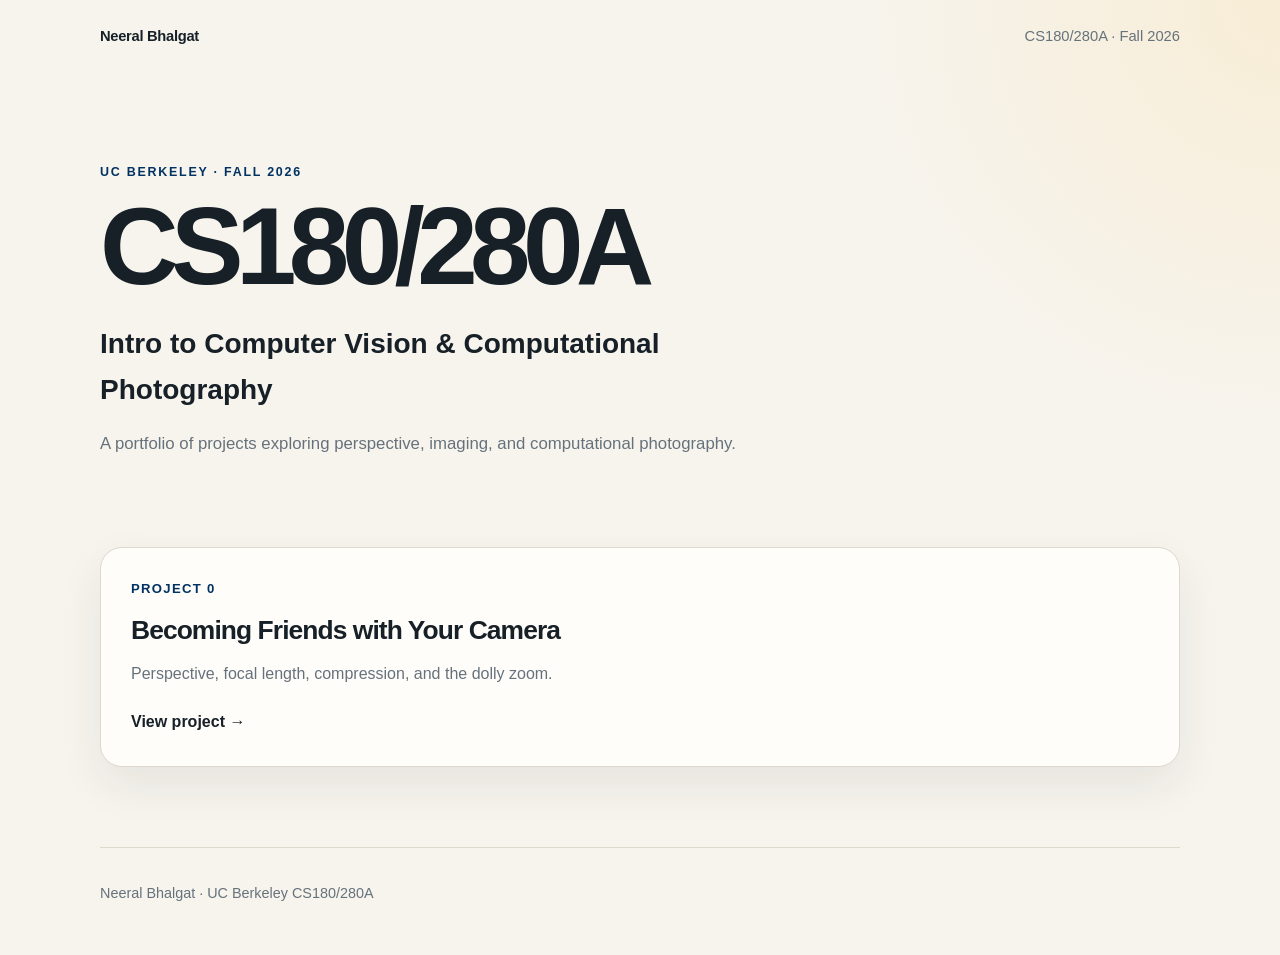
==== index.html @ db59afa3 "Add files via upload" ====
<!DOCTYPE html>
<html lang="en">
<head>
  <meta charset="UTF-8" />
  <meta name="viewport" content="width=device-width, initial-scale=1.0" />
  <meta name="description" content="Neeral Bhalgat's CS180/280A computer vision portfolio." />
  <title>Neeral Bhalgat · CS180/280A</title>
  <link rel="stylesheet" href="./style.css" />
</head>
<body>
  <main class="page-shell">
    <nav class="site-nav">
      <a class="brand" href="./">Neeral Bhalgat</a>
      <div class="nav-links"><span>CS180/280A · Fall 2026</span></div>
    </nav>

    <header class="hero">
      <p class="eyebrow">UC Berkeley · Fall 2026</p>
      <h1>CS180/280A</h1>
      <p class="subtitle">Intro to Computer Vision & Computational Photography</p>
      <p class="lede">A portfolio of projects exploring perspective, imaging, and computational photography.</p>
    </header>

    <section class="project-grid" aria-label="Projects">
      <a class="project-card" href="./0/">
        <div class="project-number">Project 0</div>
        <h2>Becoming Friends with Your Camera</h2>
        <p>Perspective, focal length, compression, and the dolly zoom.</p>
        <span class="project-link">View project →</span>
      </a>
    </section>

    <footer>Neeral Bhalgat · UC Berkeley CS180/280A</footer>
  </main>
</body>
</html>
---- style.css ----
:root {
  --bg: #f7f4ee;
  --paper: #fffdfa;
  --ink: #172027;
  --muted: #66727b;
  --line: #ded8cd;
  --accent: #003262;
  --accent-soft: #e8eef4;
  --gold: #fdb515;
  --shadow: 0 18px 45px rgba(23,32,39,.08);
}
* { box-sizing: border-box; }
html { scroll-behavior: smooth; }
body {
  margin: 0;
  font-family: Inter, ui-sans-serif, -apple-system, BlinkMacSystemFont, "Segoe UI", sans-serif;
  color: var(--ink);
  background:
    radial-gradient(circle at top right, rgba(253,181,21,.11), transparent 28rem),
    var(--bg);
  line-height: 1.65;
}
a { color: inherit; }
img { max-width: 100%; display: block; }
.page-shell { width: min(1080px, calc(100% - 36px)); margin: 0 auto; }
.site-nav {
  display:flex; justify-content:space-between; align-items:center; gap:20px;
  padding: 24px 0; font-size:.92rem;
}
.site-nav a { text-decoration:none; }
.brand { font-weight:800; letter-spacing:-.02em; }
.nav-links { display:flex; gap:18px; color:var(--muted); }
.hero { padding: 90px 0 72px; max-width: 820px; }
.eyebrow { margin:0 0 14px; text-transform:uppercase; letter-spacing:.14em; font-size:.78rem; font-weight:800; color:var(--accent); }
h1 { margin:0; font-size:clamp(3.2rem, 9vw, 6.8rem); line-height:.92; letter-spacing:-.07em; }
.subtitle { margin:24px 0 0; font-size:clamp(1.2rem, 2.4vw, 1.75rem); font-weight:650; max-width:720px; }
.lede { color:var(--muted); max-width:660px; font-size:1.05rem; }
.project-grid { display:grid; grid-template-columns:repeat(auto-fit,minmax(280px,1fr)); gap:20px; padding-bottom:80px; }
.project-card {
  display:block; text-decoration:none; background:var(--paper); border:1px solid var(--line);
  border-radius:22px; padding:30px; box-shadow:var(--shadow); transition:.2s ease;
}
.project-card:hover { transform:translateY(-4px); border-color:#c6bdad; }
.project-number { color:var(--accent); font-size:.82rem; font-weight:800; text-transform:uppercase; letter-spacing:.1em; }
.project-card h2 { margin:10px 0 8px; font-size:1.65rem; letter-spacing:-.035em; }
.project-card p { color:var(--muted); margin:0 0 22px; }
.project-link { font-weight:800; }
.project-hero { padding:62px 0 40px; max-width:850px; }
.project-hero h1 { font-size:clamp(2.8rem,7vw,5.4rem); }
.project-hero .lede { font-size:1.1rem; }
.section { padding:54px 0; border-top:1px solid var(--line); }
.section-header { display:grid; grid-template-columns:130px 1fr; gap:28px; align-items:start; margin-bottom:28px; }
.section-kicker { color:var(--accent); font-weight:850; font-size:.83rem; letter-spacing:.09em; text-transform:uppercase; padding-top:7px; }
.section h2 { margin:0 0 10px; font-size:clamp(2rem,4vw,3rem); letter-spacing:-.045em; line-height:1.05; }
.section p { color:var(--muted); margin:0; max-width:760px; }
.media-card { background:var(--paper); border:1px solid var(--line); border-radius:22px; overflow:hidden; box-shadow:var(--shadow); }
.media-pad { padding:18px; }
.media-card img { width:100%; border-radius:14px; background:#111; }
.caption { color:var(--muted); font-size:.9rem; margin-top:12px; }
.placeholder {
  min-height:230px; display:grid; place-items:center; text-align:center; padding:28px;
  background:repeating-linear-gradient(-45deg,#faf8f3,#faf8f3 12px,#f2eee6 12px,#f2eee6 24px);
  border:1px dashed #bdb4a5; border-radius:18px; color:#80776c;
}
.callout { margin-top:18px; background:var(--accent-soft); border-left:4px solid var(--accent); padding:18px 20px; border-radius:0 14px 14px 0; color:#40505d; }
footer { padding:34px 0 50px; border-top:1px solid var(--line); color:var(--muted); font-size:.9rem; }
@media (max-width:700px) {
  .hero { padding-top:56px; }
  .section-header { grid-template-columns:1fr; gap:6px; }
  .nav-links { display:none; }
}
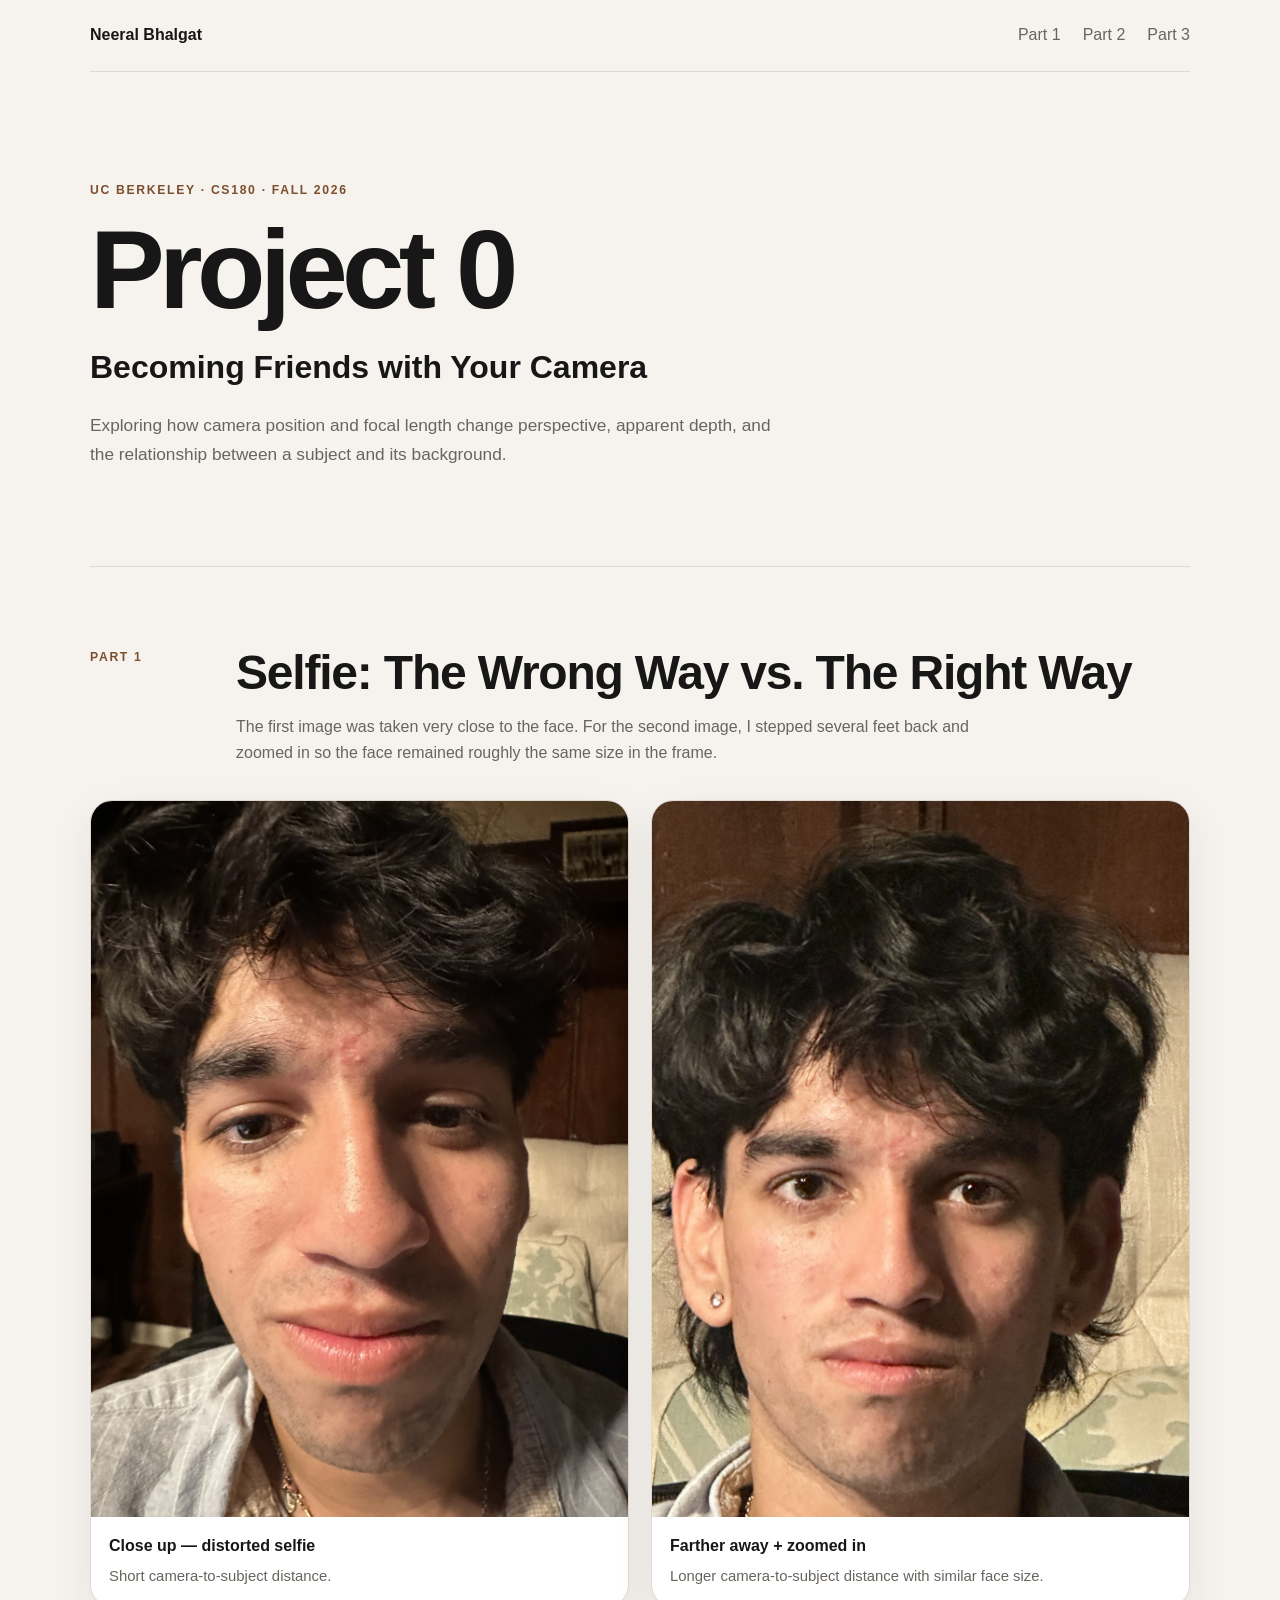
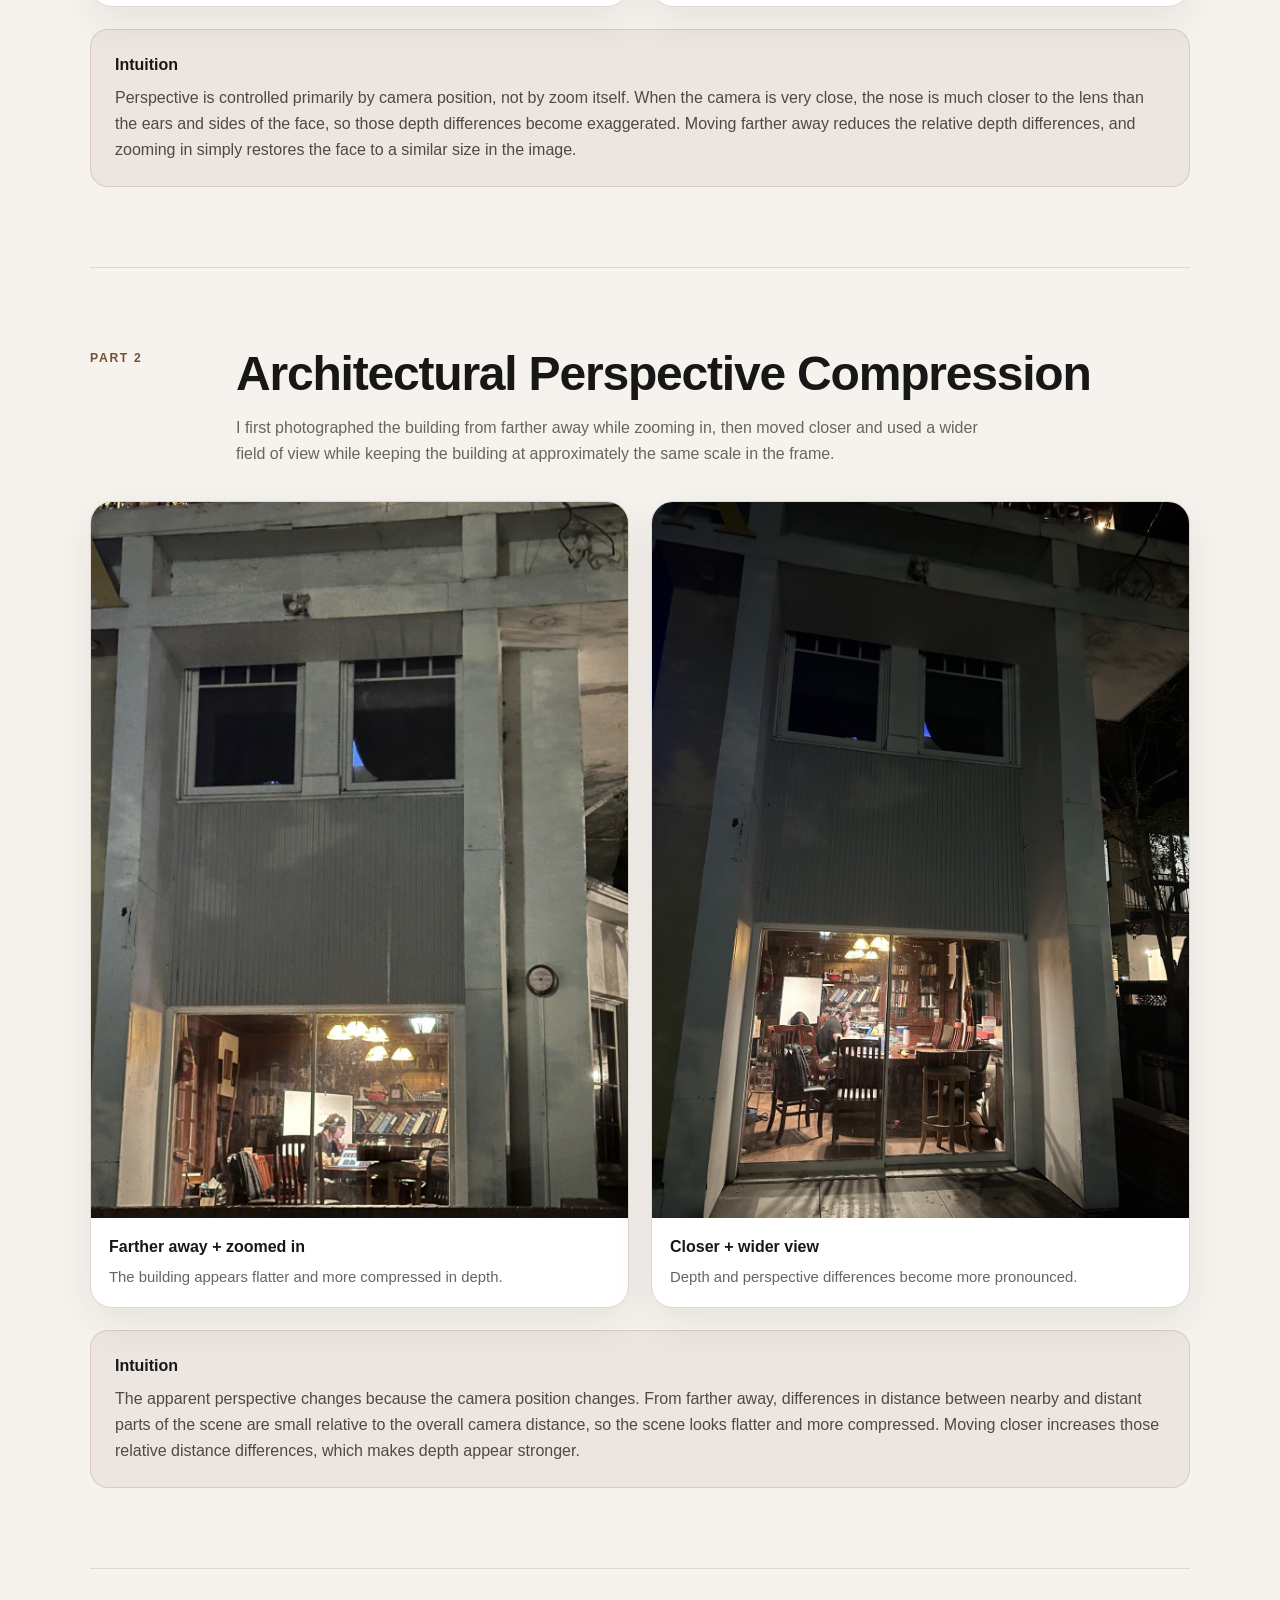
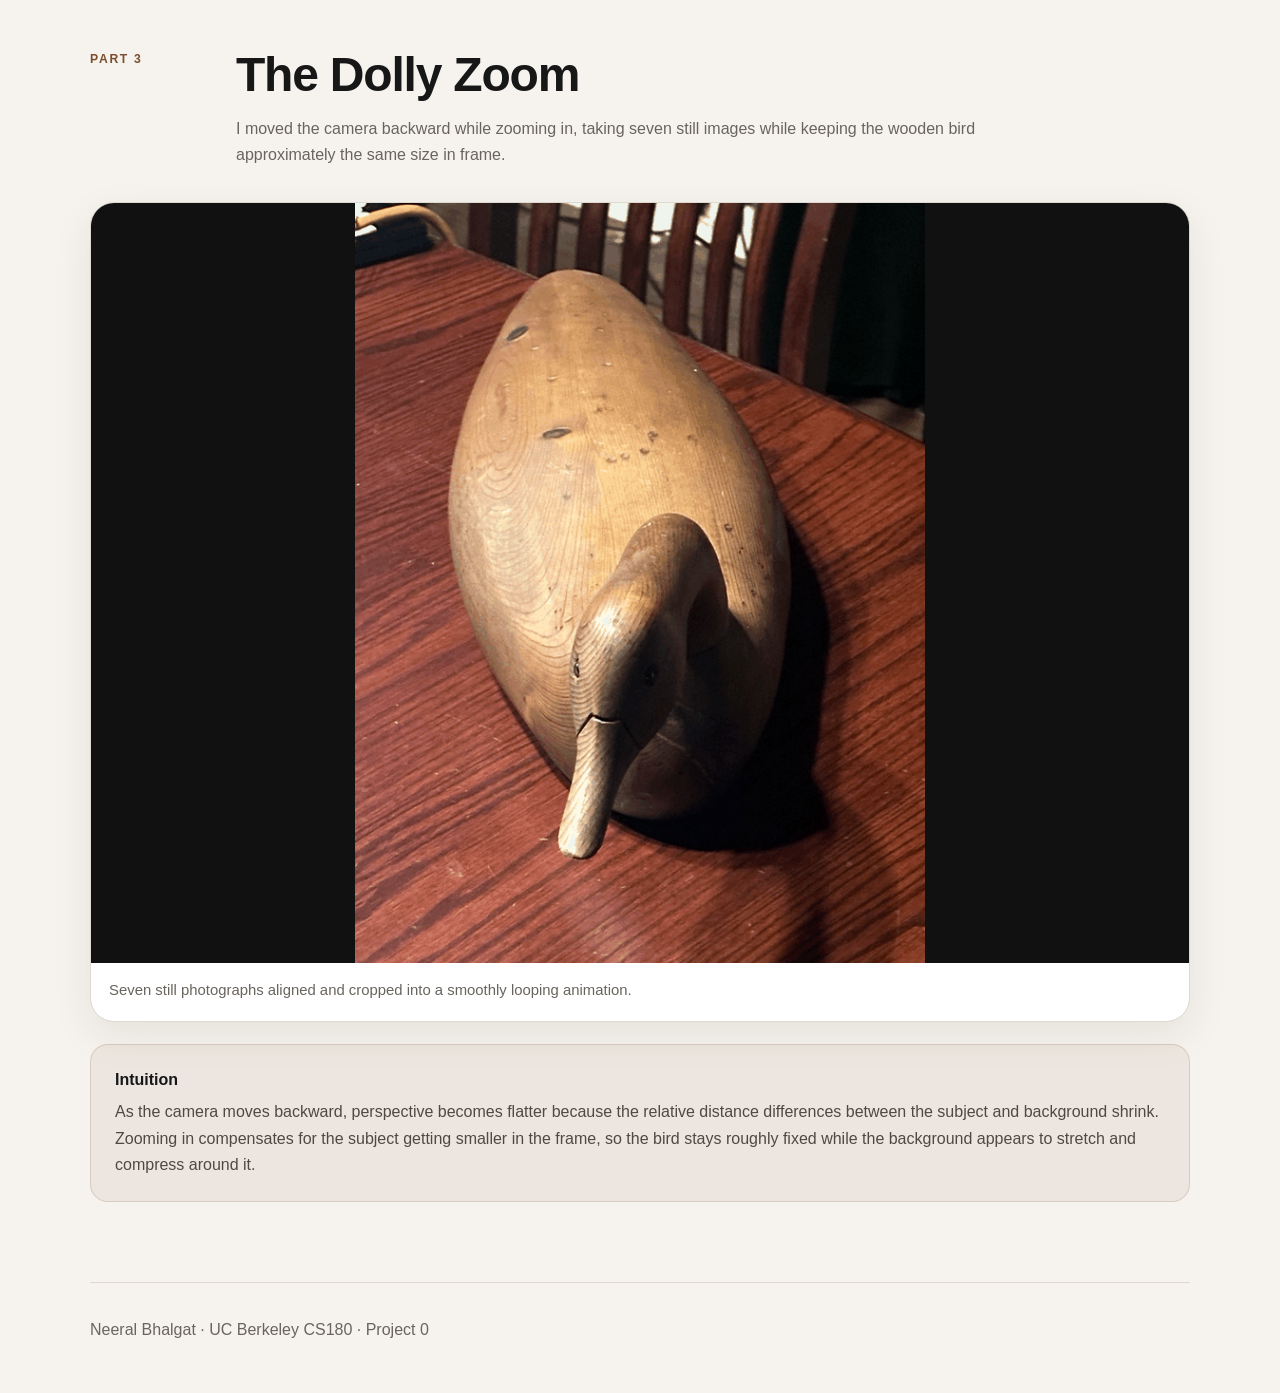
==== commit 3fd2f2e6: "first version" ====
--- a/index.html
+++ b/index.html
@@ -1,36 +1,158 @@
 <!DOCTYPE html>
 <html lang="en">
 <head>
-  <meta charset="UTF-8" />
-  <meta name="viewport" content="width=device-width, initial-scale=1.0" />
-  <meta name="description" content="Neeral Bhalgat's CS180/280A computer vision portfolio." />
-  <title>Neeral Bhalgat · CS180/280A</title>
-  <link rel="stylesheet" href="./style.css" />
+  <meta charset="UTF-8">
+  <meta name="viewport" content="width=device-width, initial-scale=1.0">
+  <meta name="description" content="Neeral Bhalgat — UC Berkeley CS180 Project 0">
+  <title>CS180 Project 0 · Neeral Bhalgat</title>
+  <link rel="stylesheet" href="./style.css">
 </head>
 <body>
   <main class="page-shell">
+
     <nav class="site-nav">
-      <a class="brand" href="./">Neeral Bhalgat</a>
-      <div class="nav-links"><span>CS180/280A · Fall 2026</span></div>
+      <a class="brand" href="#top">Neeral Bhalgat</a>
+      <div class="nav-links">
+        <a href="#part1">Part 1</a>
+        <a href="#part2">Part 2</a>
+        <a href="#part3">Part 3</a>
+      </div>
     </nav>
 
-    <header class="hero">
-      <p class="eyebrow">UC Berkeley · Fall 2026</p>
-      <h1>CS180/280A</h1>
-      <p class="subtitle">Intro to Computer Vision & Computational Photography</p>
-      <p class="lede">A portfolio of projects exploring perspective, imaging, and computational photography.</p>
+    <header class="hero" id="top">
+      <p class="eyebrow">UC Berkeley · CS180 · Fall 2026</p>
+      <h1>Project 0</h1>
+      <p class="subtitle">Becoming Friends with Your Camera</p>
+      <p class="lede">
+        Exploring how camera position and focal length change perspective,
+        apparent depth, and the relationship between a subject and its background.
+      </p>
     </header>
 
-    <section class="project-grid" aria-label="Projects">
-      <a class="project-card" href="./0/">
-        <div class="project-number">Project 0</div>
-        <h2>Becoming Friends with Your Camera</h2>
-        <p>Perspective, focal length, compression, and the dolly zoom.</p>
-        <span class="project-link">View project →</span>
-      </a>
+    <section class="section" id="part1">
+      <div class="section-header">
+        <div class="section-kicker">Part 1</div>
+        <div>
+          <h2>Selfie: The Wrong Way vs. The Right Way</h2>
+          <p>
+            The first image was taken very close to the face. For the second image,
+            I stepped several feet back and zoomed in so the face remained roughly
+            the same size in the frame.
+          </p>
+        </div>
+      </div>
+
+      <div class="comparison-grid">
+        <figure class="comparison-card">
+          <img src="./media/part1_close.jpg"
+               alt="Close-up portrait showing perspective distortion">
+          <figcaption>
+            <strong>Close up — distorted selfie</strong>
+            <span>Short camera-to-subject distance.</span>
+          </figcaption>
+        </figure>
+
+        <figure class="comparison-card">
+          <img src="./media/part1_far_zoomed.jpg"
+               alt="Portrait taken from farther away while zoomed in">
+          <figcaption>
+            <strong>Farther away + zoomed in</strong>
+            <span>Longer camera-to-subject distance with similar face size.</span>
+          </figcaption>
+        </figure>
+      </div>
+
+      <div class="intuition">
+        <h3>Intuition</h3>
+        <p>
+          Perspective is controlled primarily by camera position, not by zoom itself.
+          When the camera is very close, the nose is much closer to the lens than the
+          ears and sides of the face, so those depth differences become exaggerated.
+          Moving farther away reduces the relative depth differences, and zooming in
+          simply restores the face to a similar size in the image.
+        </p>
+      </div>
     </section>
 
-    <footer>Neeral Bhalgat · UC Berkeley CS180/280A</footer>
+    <section class="section" id="part2">
+      <div class="section-header">
+        <div class="section-kicker">Part 2</div>
+        <div>
+          <h2>Architectural Perspective Compression</h2>
+          <p>
+            I first photographed the building from farther away while zooming in,
+            then moved closer and used a wider field of view while keeping the
+            building at approximately the same scale in the frame.
+          </p>
+        </div>
+      </div>
+
+      <div class="comparison-grid">
+        <figure class="comparison-card">
+          <img src="./media/part2_far_zoomed.jpg"
+               alt="Building photographed from farther away while zoomed in">
+          <figcaption>
+            <strong>Farther away + zoomed in</strong>
+            <span>The building appears flatter and more compressed in depth.</span>
+          </figcaption>
+        </figure>
+
+        <figure class="comparison-card">
+          <img src="./media/part2_close_wide.jpg"
+               alt="Building photographed from closer up with a wider field of view">
+          <figcaption>
+            <strong>Closer + wider view</strong>
+            <span>Depth and perspective differences become more pronounced.</span>
+          </figcaption>
+        </figure>
+      </div>
+
+      <div class="intuition">
+        <h3>Intuition</h3>
+        <p>
+          The apparent perspective changes because the camera position changes.
+          From farther away, differences in distance between nearby and distant
+          parts of the scene are small relative to the overall camera distance,
+          so the scene looks flatter and more compressed. Moving closer increases
+          those relative distance differences, which makes depth appear stronger.
+        </p>
+      </div>
+    </section>
+
+    <section class="section" id="part3">
+      <div class="section-header">
+        <div class="section-kicker">Part 3</div>
+        <div>
+          <h2>The Dolly Zoom</h2>
+          <p>
+            I moved the camera backward while zooming in, taking seven still images
+            while keeping the wooden bird approximately the same size in frame.
+          </p>
+        </div>
+      </div>
+
+      <div class="media-card">
+        <img src="./media/dolly_zoom.gif"
+             alt="Animated dolly zoom of a wooden bird on a table">
+        <p class="caption">
+          Seven still photographs aligned and cropped into a smoothly looping animation.
+        </p>
+      </div>
+
+      <div class="intuition">
+        <h3>Intuition</h3>
+        <p>
+          As the camera moves backward, perspective becomes flatter because the relative
+          distance differences between the subject and background shrink. Zooming in
+          compensates for the subject getting smaller in the frame, so the bird stays
+          roughly fixed while the background appears to stretch and compress around it.
+        </p>
+      </div>
+    </section>
+
+    <footer>
+      Neeral Bhalgat · UC Berkeley CS180 · Project 0
+    </footer>
   </main>
 </body>
 </html>
--- a/style.css
+++ b/style.css
@@ -1,71 +1,174 @@
 :root {
-  --bg: #f7f4ee;
-  --paper: #fffdfa;
-  --ink: #172027;
-  --muted: #66727b;
-  --line: #ded8cd;
-  --accent: #003262;
-  --accent-soft: #e8eef4;
-  --gold: #fdb515;
-  --shadow: 0 18px 45px rgba(23,32,39,.08);
+  --bg:#f6f3ee;
+  --paper:#ffffff;
+  --ink:#171717;
+  --muted:#69645e;
+  --line:#ded8cf;
+  --accent:#7b4e2e;
+  --shadow:0 14px 40px rgba(32,24,18,.08);
 }
-* { box-sizing: border-box; }
-html { scroll-behavior: smooth; }
+* { box-sizing:border-box; }
+html { scroll-behavior:smooth; }
 body {
-  margin: 0;
-  font-family: Inter, ui-sans-serif, -apple-system, BlinkMacSystemFont, "Segoe UI", sans-serif;
-  color: var(--ink);
-  background:
-    radial-gradient(circle at top right, rgba(253,181,21,.11), transparent 28rem),
-    var(--bg);
-  line-height: 1.65;
+  margin:0;
+  background:var(--bg);
+  color:var(--ink);
+  font-family:Inter, ui-sans-serif, -apple-system, BlinkMacSystemFont, "Segoe UI", sans-serif;
+  line-height:1.65;
 }
-a { color: inherit; }
-img { max-width: 100%; display: block; }
-.page-shell { width: min(1080px, calc(100% - 36px)); margin: 0 auto; }
+img { display:block; max-width:100%; }
+a { color:inherit; }
+.page-shell {
+  width:min(1100px, calc(100% - 36px));
+  margin:0 auto;
+}
 .site-nav {
-  display:flex; justify-content:space-between; align-items:center; gap:20px;
-  padding: 24px 0; font-size:.92rem;
+  min-height:72px;
+  display:flex;
+  align-items:center;
+  justify-content:space-between;
+  border-bottom:1px solid var(--line);
 }
-.site-nav a { text-decoration:none; }
-.brand { font-weight:800; letter-spacing:-.02em; }
-.nav-links { display:flex; gap:18px; color:var(--muted); }
-.hero { padding: 90px 0 72px; max-width: 820px; }
-.eyebrow { margin:0 0 14px; text-transform:uppercase; letter-spacing:.14em; font-size:.78rem; font-weight:800; color:var(--accent); }
-h1 { margin:0; font-size:clamp(3.2rem, 9vw, 6.8rem); line-height:.92; letter-spacing:-.07em; }
-.subtitle { margin:24px 0 0; font-size:clamp(1.2rem, 2.4vw, 1.75rem); font-weight:650; max-width:720px; }
-.lede { color:var(--muted); max-width:660px; font-size:1.05rem; }
-.project-grid { display:grid; grid-template-columns:repeat(auto-fit,minmax(280px,1fr)); gap:20px; padding-bottom:80px; }
-.project-card {
-  display:block; text-decoration:none; background:var(--paper); border:1px solid var(--line);
-  border-radius:22px; padding:30px; box-shadow:var(--shadow); transition:.2s ease;
+.brand {
+  font-weight:800;
+  text-decoration:none;
 }
-.project-card:hover { transform:translateY(-4px); border-color:#c6bdad; }
-.project-number { color:var(--accent); font-size:.82rem; font-weight:800; text-transform:uppercase; letter-spacing:.1em; }
-.project-card h2 { margin:10px 0 8px; font-size:1.65rem; letter-spacing:-.035em; }
-.project-card p { color:var(--muted); margin:0 0 22px; }
-.project-link { font-weight:800; }
-.project-hero { padding:62px 0 40px; max-width:850px; }
-.project-hero h1 { font-size:clamp(2.8rem,7vw,5.4rem); }
-.project-hero .lede { font-size:1.1rem; }
-.section { padding:54px 0; border-top:1px solid var(--line); }
-.section-header { display:grid; grid-template-columns:130px 1fr; gap:28px; align-items:start; margin-bottom:28px; }
-.section-kicker { color:var(--accent); font-weight:850; font-size:.83rem; letter-spacing:.09em; text-transform:uppercase; padding-top:7px; }
-.section h2 { margin:0 0 10px; font-size:clamp(2rem,4vw,3rem); letter-spacing:-.045em; line-height:1.05; }
-.section p { color:var(--muted); margin:0; max-width:760px; }
-.media-card { background:var(--paper); border:1px solid var(--line); border-radius:22px; overflow:hidden; box-shadow:var(--shadow); }
-.media-pad { padding:18px; }
-.media-card img { width:100%; border-radius:14px; background:#111; }
-.caption { color:var(--muted); font-size:.9rem; margin-top:12px; }
+.nav-links {
+  display:flex;
+  gap:22px;
+}
+.nav-links a {
+  text-decoration:none;
+  color:var(--muted);
+}
+.nav-links a:hover { color:var(--ink); }
+.hero {
+  padding:96px 0 80px;
+  max-width:850px;
+}
+.eyebrow,
+.section-kicker {
+  text-transform:uppercase;
+  letter-spacing:.14em;
+  font-size:.76rem;
+  font-weight:800;
+  color:var(--accent);
+}
+h1 {
+  margin:.15em 0 0;
+  font-size:clamp(3.4rem, 9vw, 7rem);
+  line-height:.95;
+  letter-spacing:-.05em;
+}
+.subtitle {
+  margin:18px 0 0;
+  font-size:clamp(1.3rem, 3vw, 2rem);
+  font-weight:650;
+}
+.lede {
+  color:var(--muted);
+  font-size:1.08rem;
+  max-width:700px;
+}
+.section {
+  padding:80px 0;
+  border-top:1px solid var(--line);
+}
+.section-header {
+  display:grid;
+  grid-template-columns:120px 1fr;
+  gap:26px;
+  margin-bottom:34px;
+}
+.section-header h2 {
+  margin:0;
+  font-size:clamp(1.8rem, 4vw, 3rem);
+  line-height:1.1;
+  letter-spacing:-.025em;
+}
+.section-header p {
+  margin:14px 0 0;
+  max-width:760px;
+  color:var(--muted);
+}
+.comparison-grid {
+  display:grid;
+  grid-template-columns:repeat(2,minmax(0,1fr));
+  gap:22px;
+}
+.comparison-card {
+  margin:0;
+  background:var(--paper);
+  border:1px solid var(--line);
+  border-radius:22px;
+  overflow:hidden;
+  box-shadow:var(--shadow);
+}
+.comparison-card img {
+  width:100%;
+  aspect-ratio:3/4;
+  object-fit:cover;
+}
+.comparison-card figcaption {
+  padding:16px 18px 18px;
+  display:grid;
+  gap:4px;
+}
+.comparison-card figcaption span {
+  color:var(--muted);
+  font-size:.93rem;
+}
+.media-card {
+  background:var(--paper);
+  border:1px solid var(--line);
+  border-radius:24px;
+  overflow:hidden;
+  box-shadow:var(--shadow);
+}
+.media-card img {
+  width:100%;
+  max-height:760px;
+  object-fit:contain;
+  background:#111;
+}
+.caption {
+  margin:0;
+  padding:15px 18px 18px;
+  color:var(--muted);
+  font-size:.93rem;
+}
+.intuition {
+  margin-top:22px;
+  padding:22px 24px;
+  background:rgba(123,78,46,.07);
+  border:1px solid rgba(123,78,46,.18);
+  border-radius:18px;
+}
+.intuition h3 {
+  margin:0 0 6px;
+  font-size:1rem;
+}
+.intuition p {
+  margin:0;
+  color:#4f4943;
+}
 .placeholder {
-  min-height:230px; display:grid; place-items:center; text-align:center; padding:28px;
-  background:repeating-linear-gradient(-45deg,#faf8f3,#faf8f3 12px,#f2eee6 12px,#f2eee6 24px);
-  border:1px dashed #bdb4a5; border-radius:18px; color:#80776c;
+  padding:50px 24px;
+  border:1px dashed #aaa298;
+  border-radius:18px;
+  color:var(--muted);
+  text-align:center;
+  background:rgba(255,255,255,.45);
 }
-.callout { margin-top:18px; background:var(--accent-soft); border-left:4px solid var(--accent); padding:18px 20px; border-radius:0 14px 14px 0; color:#40505d; }
-footer { padding:34px 0 50px; border-top:1px solid var(--line); color:var(--muted); font-size:.9rem; }
+footer {
+  padding:34px 0 50px;
+  color:var(--muted);
+  border-top:1px solid var(--line);
+}
 @media (max-width:700px) {
-  .hero { padding-top:56px; }
-  .section-header { grid-template-columns:1fr; gap:6px; }
   .nav-links { display:none; }
+  .hero { padding:70px 0 55px; }
+  .section { padding:58px 0; }
+  .section-header { grid-template-columns:1fr; gap:8px; }
+  .comparison-grid { grid-template-columns:1fr; }
 }
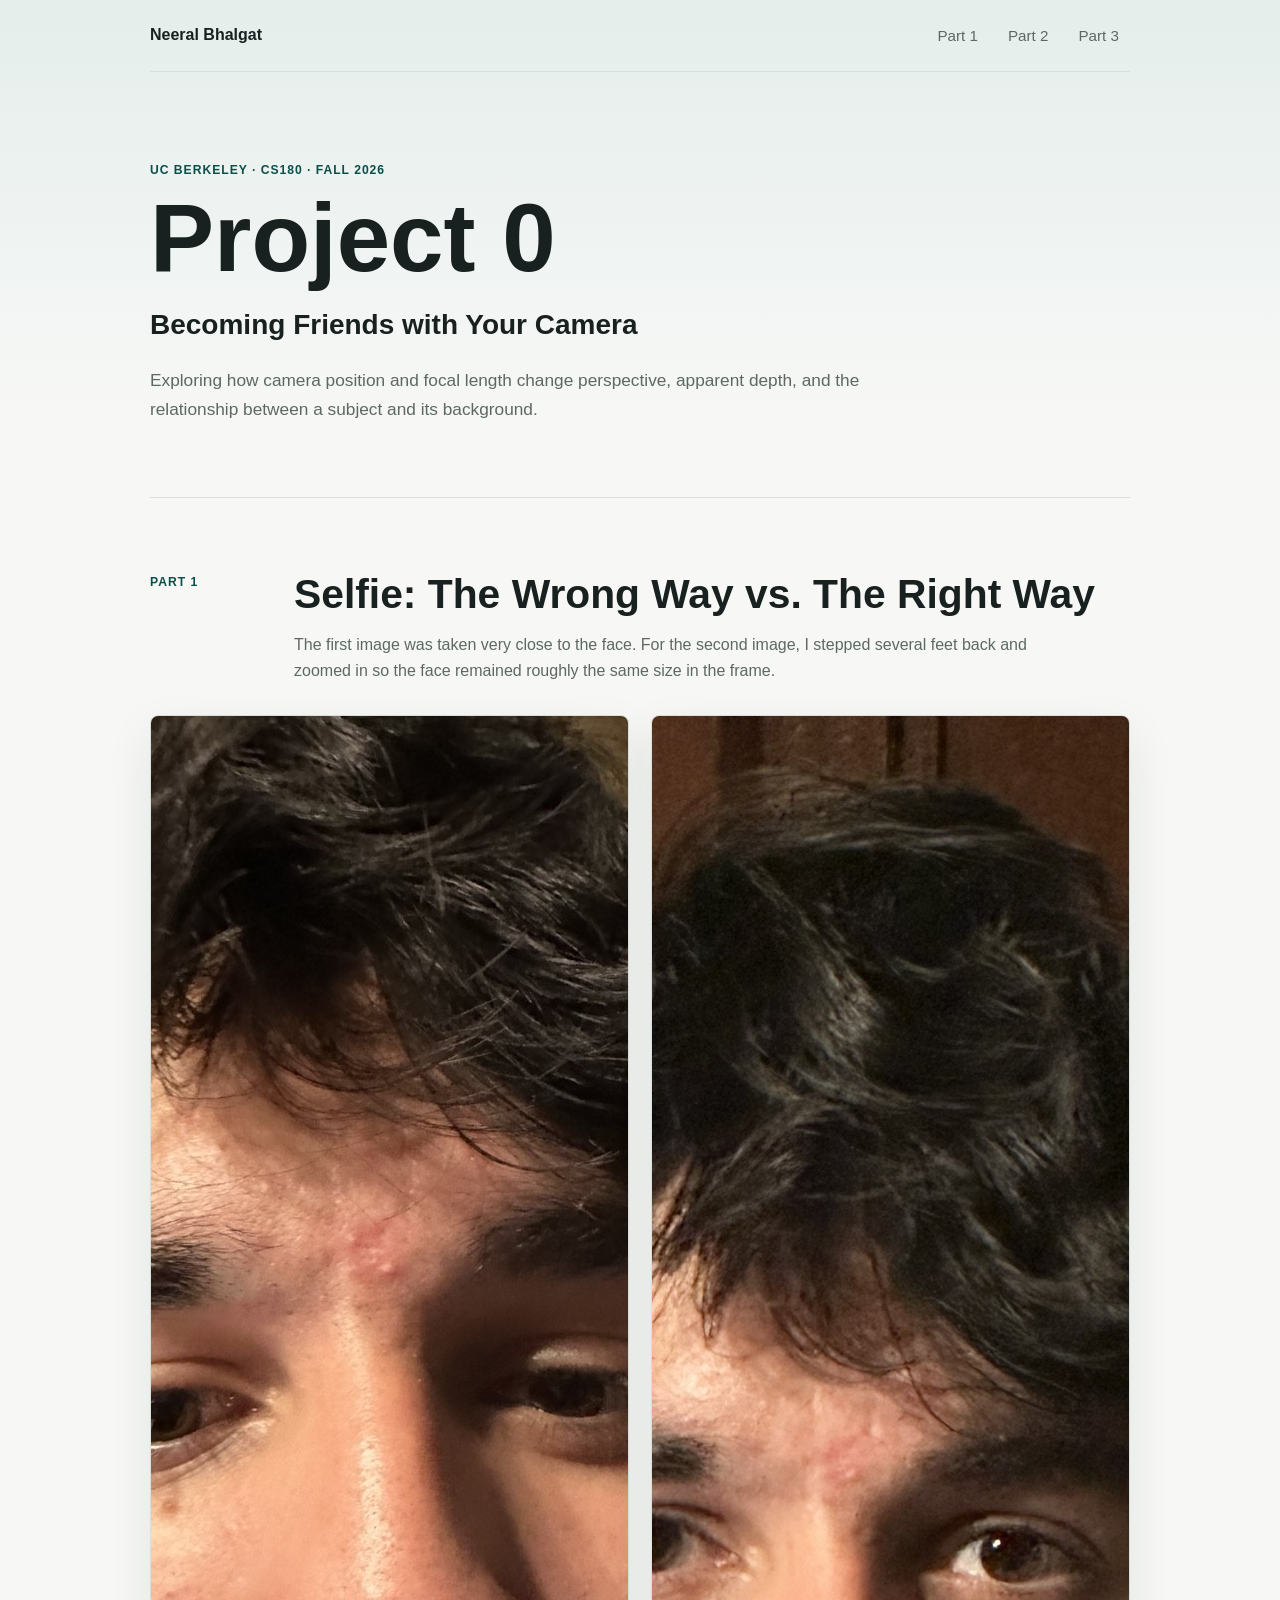
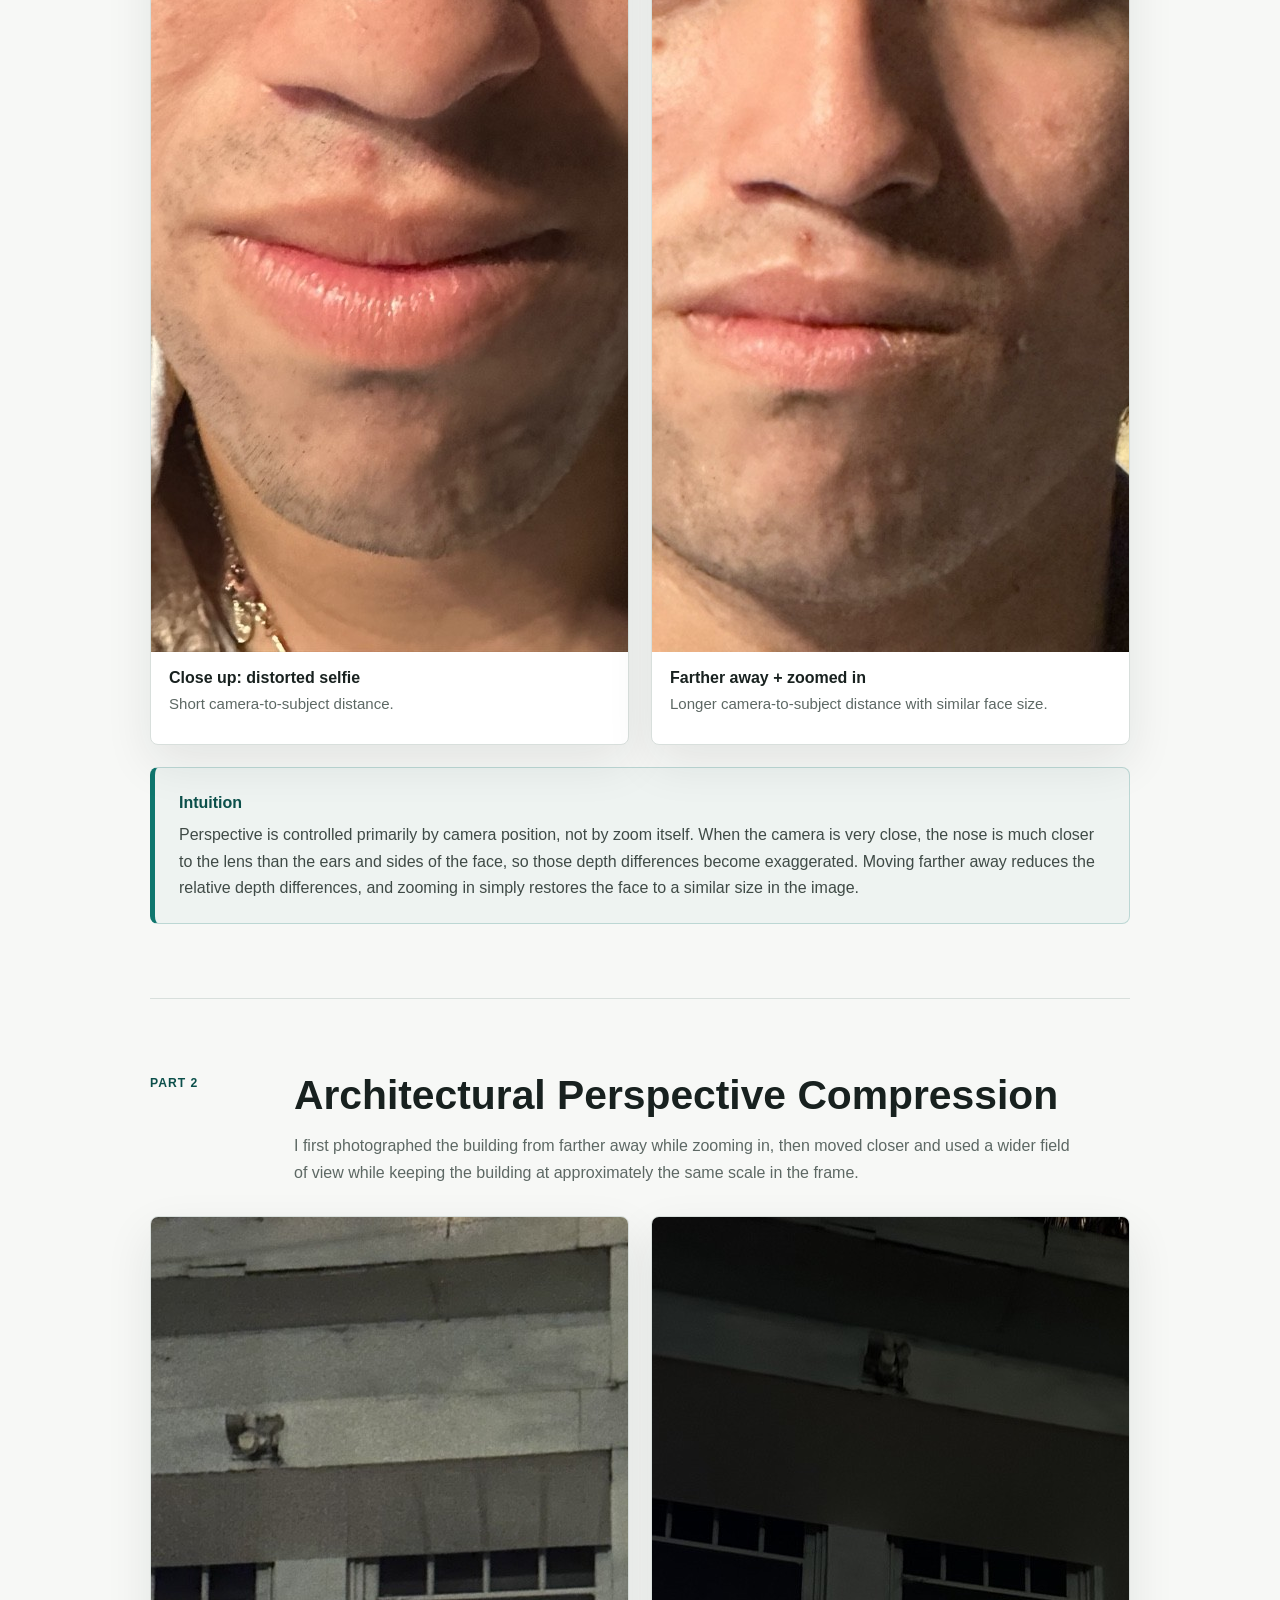
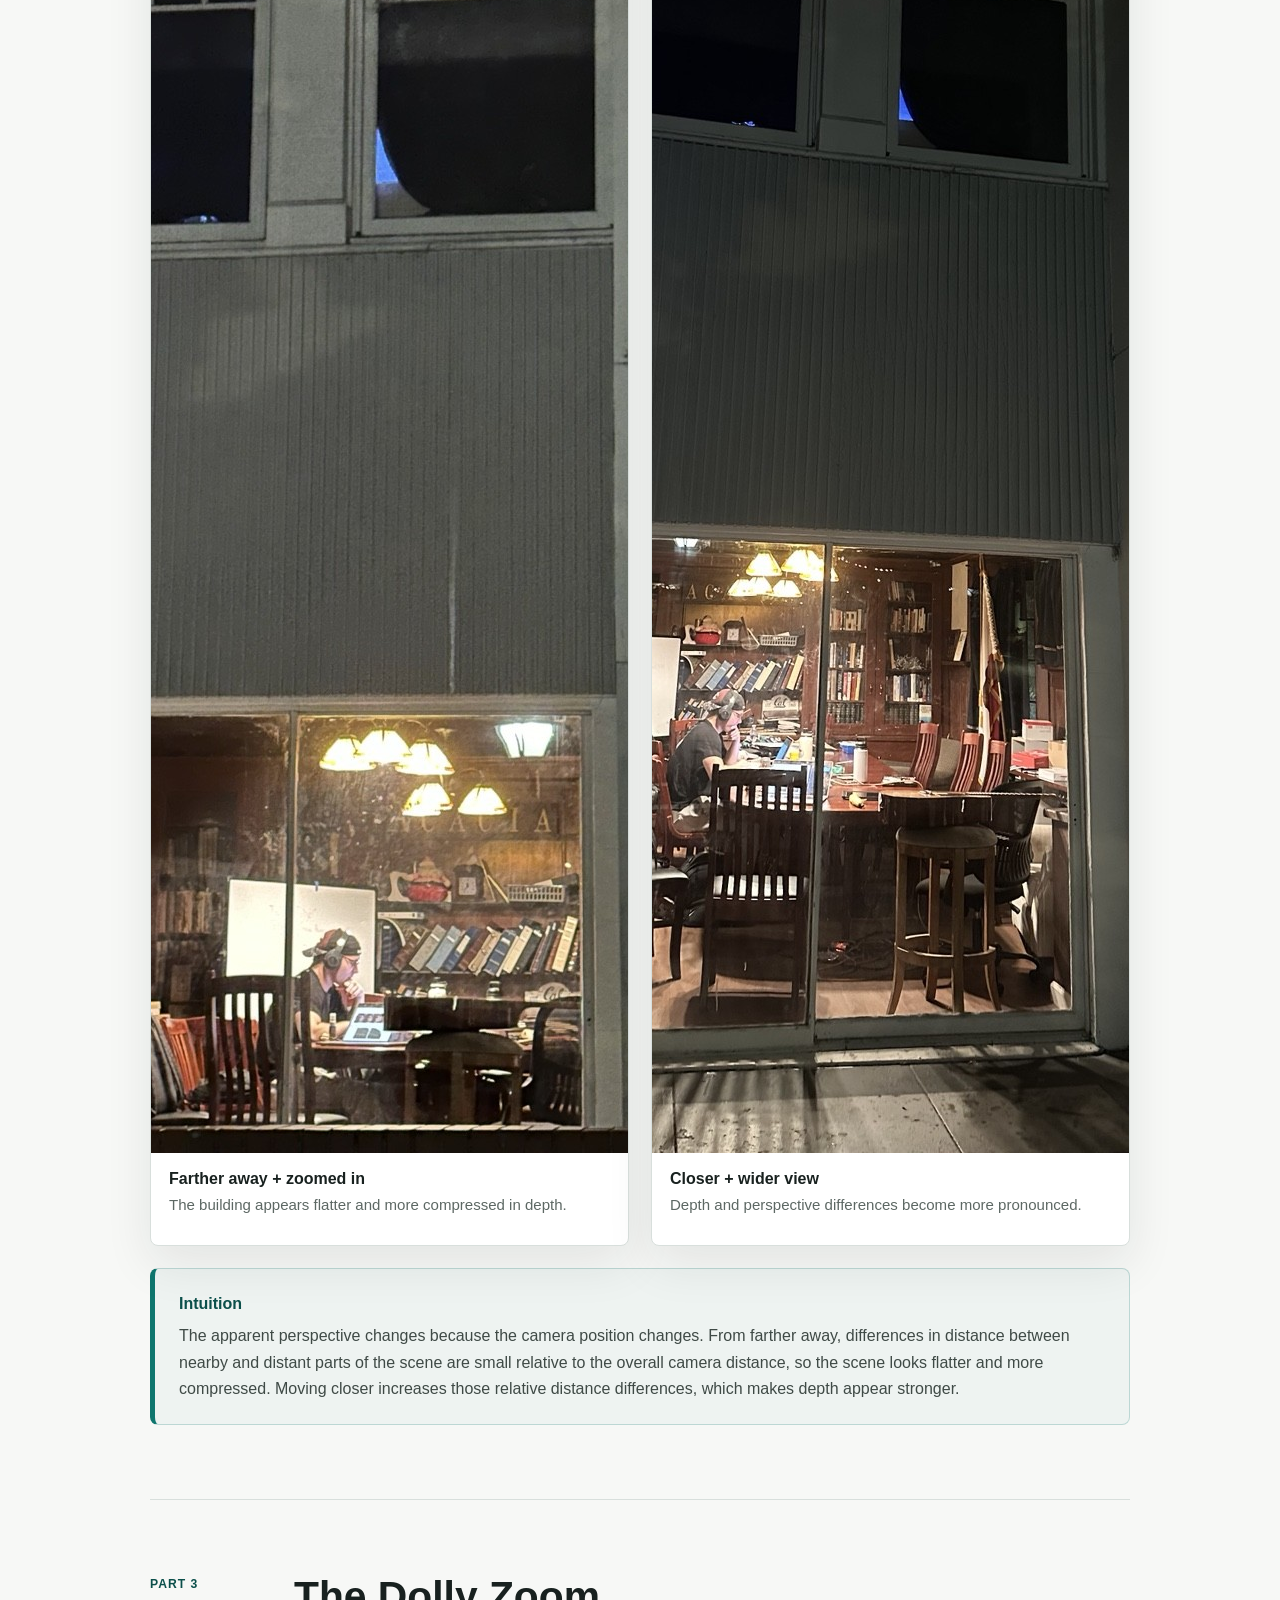
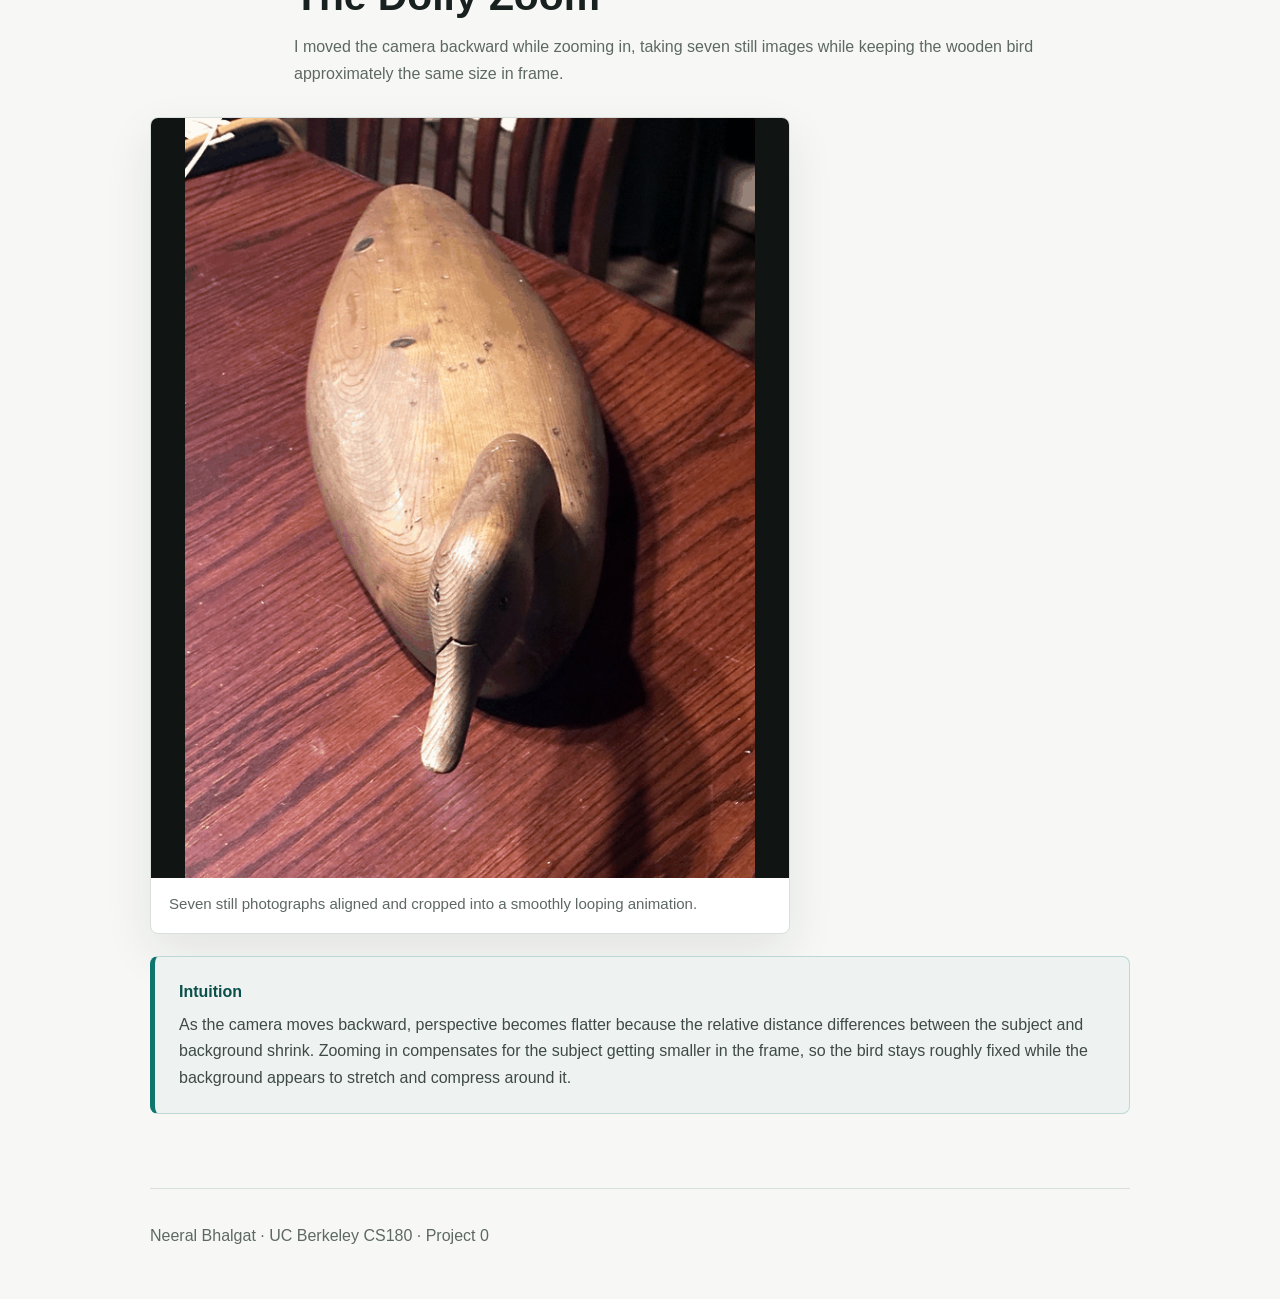
==== commit dd7570f4: "Polish Project 0 page responsiveness" ====
--- a/index.html
+++ b/index.html
@@ -3,14 +3,18 @@
 <head>
   <meta charset="UTF-8">
   <meta name="viewport" content="width=device-width, initial-scale=1.0">
-  <meta name="description" content="Neeral Bhalgat — UC Berkeley CS180 Project 0">
+  <meta name="description" content="Neeral Bhalgat's UC Berkeley CS180 Project 0 page on camera perspective, perspective compression, and the dolly zoom.">
+  <meta property="og:title" content="CS180 Project 0 · Neeral Bhalgat">
+  <meta property="og:description" content="Camera perspective experiments for UC Berkeley CS180: close vs. far portraits, architectural compression, and a dolly zoom.">
+  <meta property="og:type" content="website">
   <title>CS180 Project 0 · Neeral Bhalgat</title>
   <link rel="stylesheet" href="./style.css">
 </head>
 <body>
+  <a class="skip-link" href="#part1">Skip to project content</a>
   <main class="page-shell">
 
-    <nav class="site-nav">
+    <nav class="site-nav" aria-label="Project sections">
       <a class="brand" href="#top">Neeral Bhalgat</a>
       <div class="nav-links">
         <a href="#part1">Part 1</a>
@@ -45,16 +49,21 @@
       <div class="comparison-grid">
         <figure class="comparison-card">
           <img src="./media/part1_close.jpg"
-               alt="Close-up portrait showing perspective distortion">
+               alt="Close-up portrait showing stronger facial perspective distortion"
+               width="1152"
+               height="1536">
           <figcaption>
-            <strong>Close up — distorted selfie</strong>
+            <strong>Close up: distorted selfie</strong>
             <span>Short camera-to-subject distance.</span>
           </figcaption>
         </figure>
 
         <figure class="comparison-card">
           <img src="./media/part1_far_zoomed.jpg"
-               alt="Portrait taken from farther away while zoomed in">
+               alt="Portrait taken from farther away while zoomed in to reduce distortion"
+               width="1152"
+               height="1536"
+               decoding="async">
           <figcaption>
             <strong>Farther away + zoomed in</strong>
             <span>Longer camera-to-subject distance with similar face size.</span>
@@ -90,7 +99,10 @@
       <div class="comparison-grid">
         <figure class="comparison-card">
           <img src="./media/part2_far_zoomed.jpg"
-               alt="Building photographed from farther away while zoomed in">
+               alt="Building photographed from farther away while zoomed in, making the facade look compressed"
+               width="1152"
+               height="1536"
+               decoding="async">
           <figcaption>
             <strong>Farther away + zoomed in</strong>
             <span>The building appears flatter and more compressed in depth.</span>
@@ -99,7 +111,10 @@
 
         <figure class="comparison-card">
           <img src="./media/part2_close_wide.jpg"
-               alt="Building photographed from closer up with a wider field of view">
+               alt="Building photographed from closer up with a wider field of view, exaggerating perspective depth"
+               width="1152"
+               height="1536"
+               decoding="async">
           <figcaption>
             <strong>Closer + wider view</strong>
             <span>Depth and perspective differences become more pronounced.</span>
@@ -133,7 +148,9 @@
 
       <div class="media-card">
         <img src="./media/dolly_zoom.gif"
-             alt="Animated dolly zoom of a wooden bird on a table">
+             alt="Animated dolly zoom of a wooden bird on a table"
+             width="600"
+             height="800">
         <p class="caption">
           Seven still photographs aligned and cropped into a smoothly looping animation.
         </p>
--- a/style.css
+++ b/style.css
@@ -1,174 +1,354 @@
 :root {
-  --bg:#f6f3ee;
-  --paper:#ffffff;
-  --ink:#171717;
-  --muted:#69645e;
-  --line:#ded8cf;
-  --accent:#7b4e2e;
-  --shadow:0 14px 40px rgba(32,24,18,.08);
-}
-* { box-sizing:border-box; }
-html { scroll-behavior:smooth; }
+  --bg: #f7f8f6;
+  --surface: #ffffff;
+  --surface-soft: #eef3f1;
+  --ink: #18211f;
+  --muted: #5d6864;
+  --line: #d8dfdc;
+  --accent: #0f766e;
+  --accent-strong: #0b4f4a;
+  --warm: #b45309;
+  --shadow: 0 18px 48px rgba(24, 33, 31, .09);
+}
+
+* {
+  box-sizing: border-box;
+}
+
+html {
+  scroll-behavior: smooth;
+}
+
 body {
-  margin:0;
-  background:var(--bg);
-  color:var(--ink);
-  font-family:Inter, ui-sans-serif, -apple-system, BlinkMacSystemFont, "Segoe UI", sans-serif;
-  line-height:1.65;
-}
-img { display:block; max-width:100%; }
-a { color:inherit; }
+  margin: 0;
+  background:
+    linear-gradient(180deg, rgba(15, 118, 110, .08), rgba(247, 248, 246, 0) 420px),
+    var(--bg);
+  color: var(--ink);
+  font-family: Inter, ui-sans-serif, -apple-system, BlinkMacSystemFont, "Segoe UI", sans-serif;
+  line-height: 1.65;
+}
+
+img {
+  display: block;
+  max-width: 100%;
+}
+
+a {
+  color: inherit;
+}
+
+a:focus-visible {
+  outline: 3px solid rgba(15, 118, 110, .36);
+  outline-offset: 4px;
+}
+
+.skip-link {
+  position: absolute;
+  left: 16px;
+  top: 16px;
+  z-index: 10;
+  transform: translateY(-160%);
+  background: var(--ink);
+  color: white;
+  padding: 8px 12px;
+  border-radius: 8px;
+  text-decoration: none;
+}
+
+.skip-link:focus {
+  transform: translateY(0);
+}
+
 .page-shell {
-  width:min(1100px, calc(100% - 36px));
-  margin:0 auto;
-}
+  width: min(980px, calc(100% - 40px));
+  margin: 0 auto;
+}
+
 .site-nav {
-  min-height:72px;
-  display:flex;
-  align-items:center;
-  justify-content:space-between;
-  border-bottom:1px solid var(--line);
-}
+  min-height: 72px;
+  display: flex;
+  align-items: center;
+  justify-content: space-between;
+  gap: 24px;
+  border-bottom: 1px solid var(--line);
+}
+
 .brand {
-  font-weight:800;
-  text-decoration:none;
-}
+  flex: 0 0 auto;
+  font-weight: 800;
+  text-decoration: none;
+}
+
 .nav-links {
-  display:flex;
-  gap:22px;
-}
+  display: flex;
+  flex-wrap: wrap;
+  justify-content: flex-end;
+  gap: 8px;
+}
+
 .nav-links a {
-  text-decoration:none;
-  color:var(--muted);
-}
-.nav-links a:hover { color:var(--ink); }
+  min-height: 36px;
+  display: inline-flex;
+  align-items: center;
+  border: 1px solid transparent;
+  border-radius: 8px;
+  padding: 6px 10px;
+  color: var(--muted);
+  font-size: .95rem;
+  text-decoration: none;
+}
+
+.nav-links a:hover {
+  border-color: var(--line);
+  background: rgba(255, 255, 255, .72);
+  color: var(--ink);
+}
+
 .hero {
-  padding:96px 0 80px;
-  max-width:850px;
-}
+  max-width: 850px;
+  padding: 88px 0 74px;
+}
+
 .eyebrow,
 .section-kicker {
-  text-transform:uppercase;
-  letter-spacing:.14em;
-  font-size:.76rem;
-  font-weight:800;
-  color:var(--accent);
-}
+  margin: 0;
+  color: var(--accent-strong);
+  font-size: .76rem;
+  font-weight: 800;
+  letter-spacing: .08em;
+  text-transform: uppercase;
+}
+
 h1 {
-  margin:.15em 0 0;
-  font-size:clamp(3.4rem, 9vw, 7rem);
-  line-height:.95;
-  letter-spacing:-.05em;
-}
+  margin: 12px 0 0;
+  font-size: 6rem;
+  line-height: .96;
+  letter-spacing: 0;
+}
+
 .subtitle {
-  margin:18px 0 0;
-  font-size:clamp(1.3rem, 3vw, 2rem);
-  font-weight:650;
-}
+  margin: 18px 0 0;
+  font-size: 1.75rem;
+  font-weight: 700;
+}
+
 .lede {
-  color:var(--muted);
-  font-size:1.08rem;
-  max-width:700px;
-}
+  max-width: 720px;
+  margin: 18px 0 0;
+  color: var(--muted);
+  font-size: 1.08rem;
+}
+
 .section {
-  padding:80px 0;
-  border-top:1px solid var(--line);
-}
+  padding: 74px 0;
+  border-top: 1px solid var(--line);
+}
+
 .section-header {
-  display:grid;
-  grid-template-columns:120px 1fr;
-  gap:26px;
-  margin-bottom:34px;
-}
+  display: grid;
+  grid-template-columns: 116px minmax(0, 1fr);
+  gap: 28px;
+  margin-bottom: 30px;
+}
+
 .section-header h2 {
-  margin:0;
-  font-size:clamp(1.8rem, 4vw, 3rem);
-  line-height:1.1;
-  letter-spacing:-.025em;
-}
+  max-width: 820px;
+  margin: 0;
+  font-size: 2.55rem;
+  line-height: 1.12;
+  letter-spacing: 0;
+}
+
 .section-header p {
-  margin:14px 0 0;
-  max-width:760px;
-  color:var(--muted);
-}
+  max-width: 780px;
+  margin: 14px 0 0;
+  color: var(--muted);
+}
+
 .comparison-grid {
-  display:grid;
-  grid-template-columns:repeat(2,minmax(0,1fr));
-  gap:22px;
-}
-.comparison-card {
-  margin:0;
-  background:var(--paper);
-  border:1px solid var(--line);
-  border-radius:22px;
-  overflow:hidden;
-  box-shadow:var(--shadow);
-}
+  display: grid;
+  grid-template-columns: repeat(2, minmax(0, 1fr));
+  gap: 22px;
+  align-items: start;
+}
+
+.comparison-card,
+.media-card {
+  margin: 0;
+  overflow: hidden;
+  border: 1px solid var(--line);
+  border-radius: 8px;
+  background: var(--surface);
+  box-shadow: var(--shadow);
+}
+
 .comparison-card img {
-  width:100%;
-  aspect-ratio:3/4;
-  object-fit:cover;
-}
+  width: 100%;
+  aspect-ratio: 3 / 4;
+  background: #101514;
+  object-fit: cover;
+}
+
 .comparison-card figcaption {
-  padding:16px 18px 18px;
-  display:grid;
-  gap:4px;
-}
-.comparison-card figcaption span {
-  color:var(--muted);
-  font-size:.93rem;
-}
+  min-height: 92px;
+  display: grid;
+  align-content: start;
+  gap: 4px;
+  padding: 16px 18px 18px;
+}
+
+.comparison-card strong {
+  line-height: 1.3;
+}
+
+.comparison-card figcaption span,
+.caption {
+  color: var(--muted);
+  font-size: .94rem;
+  line-height: 1.5;
+}
+
 .media-card {
-  background:var(--paper);
-  border:1px solid var(--line);
-  border-radius:24px;
-  overflow:hidden;
-  box-shadow:var(--shadow);
-}
+  max-width: 640px;
+}
+
 .media-card img {
-  width:100%;
-  max-height:760px;
-  object-fit:contain;
-  background:#111;
-}
+  width: 100%;
+  max-height: 760px;
+  background: #101514;
+  object-fit: contain;
+}
+
 .caption {
-  margin:0;
-  padding:15px 18px 18px;
-  color:var(--muted);
-  font-size:.93rem;
-}
+  margin: 0;
+  padding: 15px 18px 18px;
+}
+
 .intuition {
-  margin-top:22px;
-  padding:22px 24px;
-  background:rgba(123,78,46,.07);
-  border:1px solid rgba(123,78,46,.18);
-  border-radius:18px;
-}
+  max-width: 980px;
+  margin-top: 22px;
+  padding: 22px 24px;
+  border: 1px solid rgba(15, 118, 110, .22);
+  border-left: 5px solid var(--accent);
+  border-radius: 8px;
+  background: var(--surface-soft);
+}
+
 .intuition h3 {
-  margin:0 0 6px;
-  font-size:1rem;
-}
+  margin: 0 0 6px;
+  color: var(--accent-strong);
+  font-size: 1rem;
+}
+
 .intuition p {
-  margin:0;
-  color:#4f4943;
-}
-.placeholder {
-  padding:50px 24px;
-  border:1px dashed #aaa298;
-  border-radius:18px;
-  color:var(--muted);
-  text-align:center;
-  background:rgba(255,255,255,.45);
-}
+  margin: 0;
+  color: #3f4a46;
+}
+
 footer {
-  padding:34px 0 50px;
-  color:var(--muted);
-  border-top:1px solid var(--line);
-}
-@media (max-width:700px) {
-  .nav-links { display:none; }
-  .hero { padding:70px 0 55px; }
-  .section { padding:58px 0; }
-  .section-header { grid-template-columns:1fr; gap:8px; }
-  .comparison-grid { grid-template-columns:1fr; }
-}
+  padding: 34px 0 50px;
+  border-top: 1px solid var(--line);
+  color: var(--muted);
+}
+
+@media (max-width: 860px) {
+  .page-shell {
+    width: min(100% - 28px, 680px);
+  }
+
+  .site-nav {
+    min-height: 86px;
+    align-items: flex-start;
+    flex-direction: column;
+    justify-content: center;
+    gap: 8px;
+    padding: 14px 0;
+  }
+
+  .nav-links {
+    justify-content: flex-start;
+  }
+
+  .hero {
+    padding: 62px 0 54px;
+  }
+
+  h1 {
+    font-size: 4.5rem;
+  }
+
+  .subtitle {
+    font-size: 1.45rem;
+  }
+
+  .section {
+    padding: 56px 0;
+  }
+
+  .section-header {
+    grid-template-columns: 1fr;
+    gap: 8px;
+  }
+
+  .section-header h2 {
+    font-size: 2.05rem;
+  }
+
+  .comparison-grid {
+    grid-template-columns: 1fr;
+  }
+
+  .comparison-card {
+    max-width: 560px;
+  }
+}
+
+@media (max-width: 520px) {
+  .page-shell {
+    width: min(100% - 24px, 420px);
+  }
+
+  body {
+    line-height: 1.58;
+  }
+
+  .nav-links {
+    width: 100%;
+  }
+
+  .nav-links a {
+    flex: 1 1 auto;
+    justify-content: center;
+    padding-inline: 8px;
+  }
+
+  .hero {
+    padding: 50px 0 46px;
+  }
+
+  h1 {
+    font-size: 3.25rem;
+  }
+
+  .subtitle {
+    font-size: 1.25rem;
+  }
+
+  .lede {
+    font-size: 1rem;
+  }
+
+  .section-header h2 {
+    font-size: 1.72rem;
+  }
+
+  .comparison-card figcaption,
+  .caption {
+    padding: 14px 15px 16px;
+  }
+
+  .intuition {
+    padding: 18px;
+  }
+}
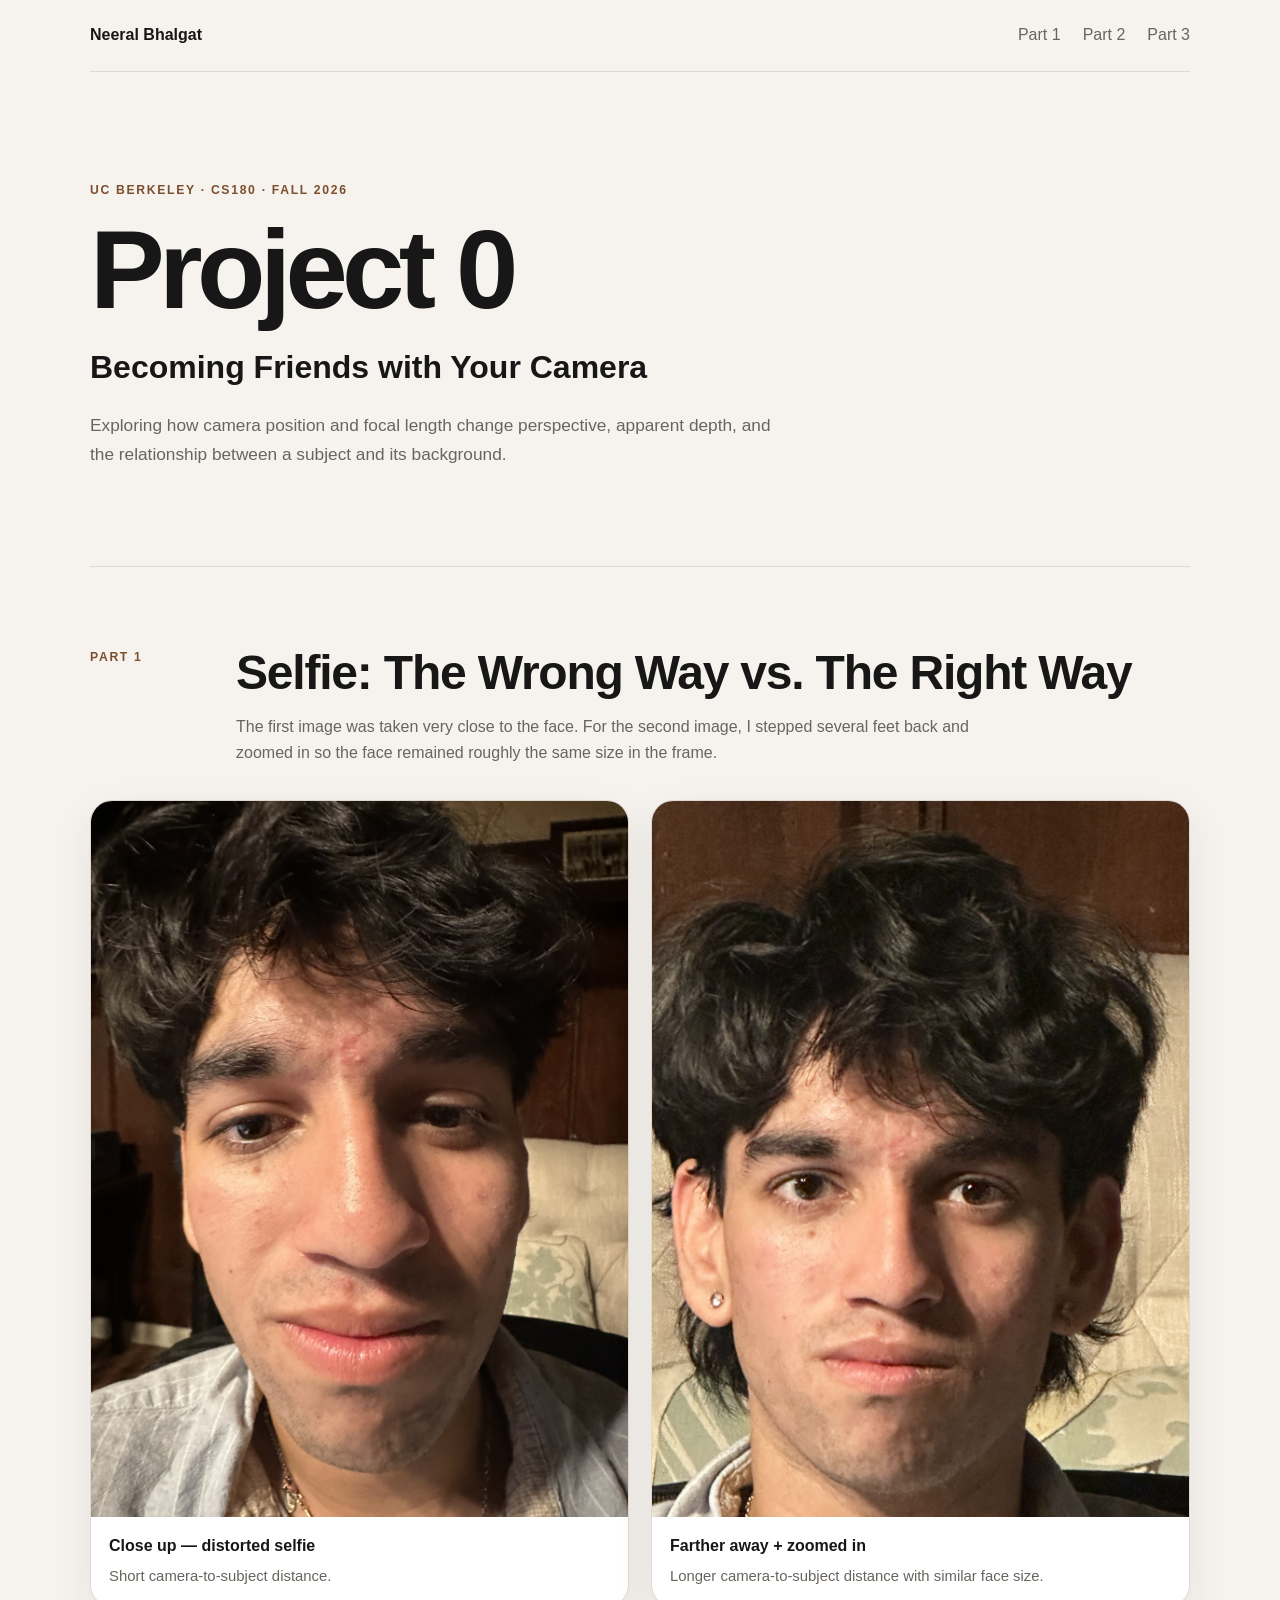
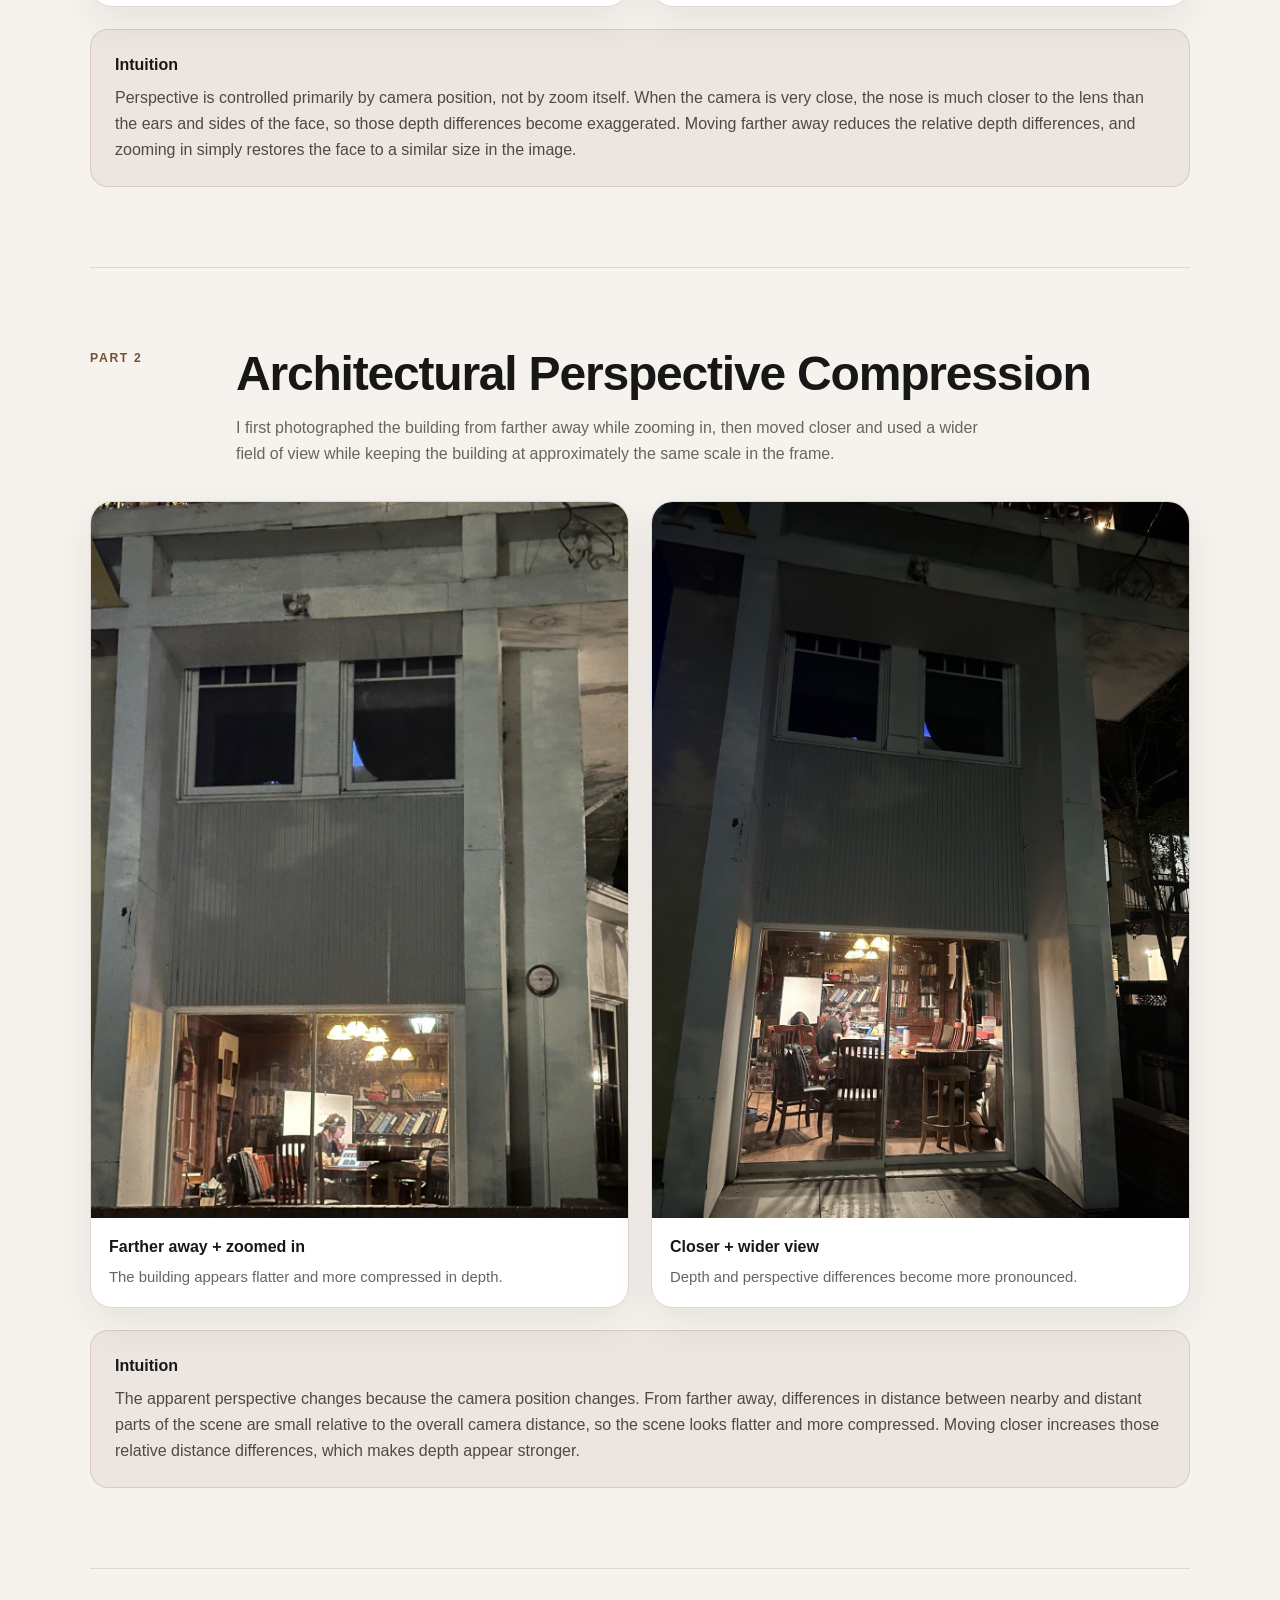
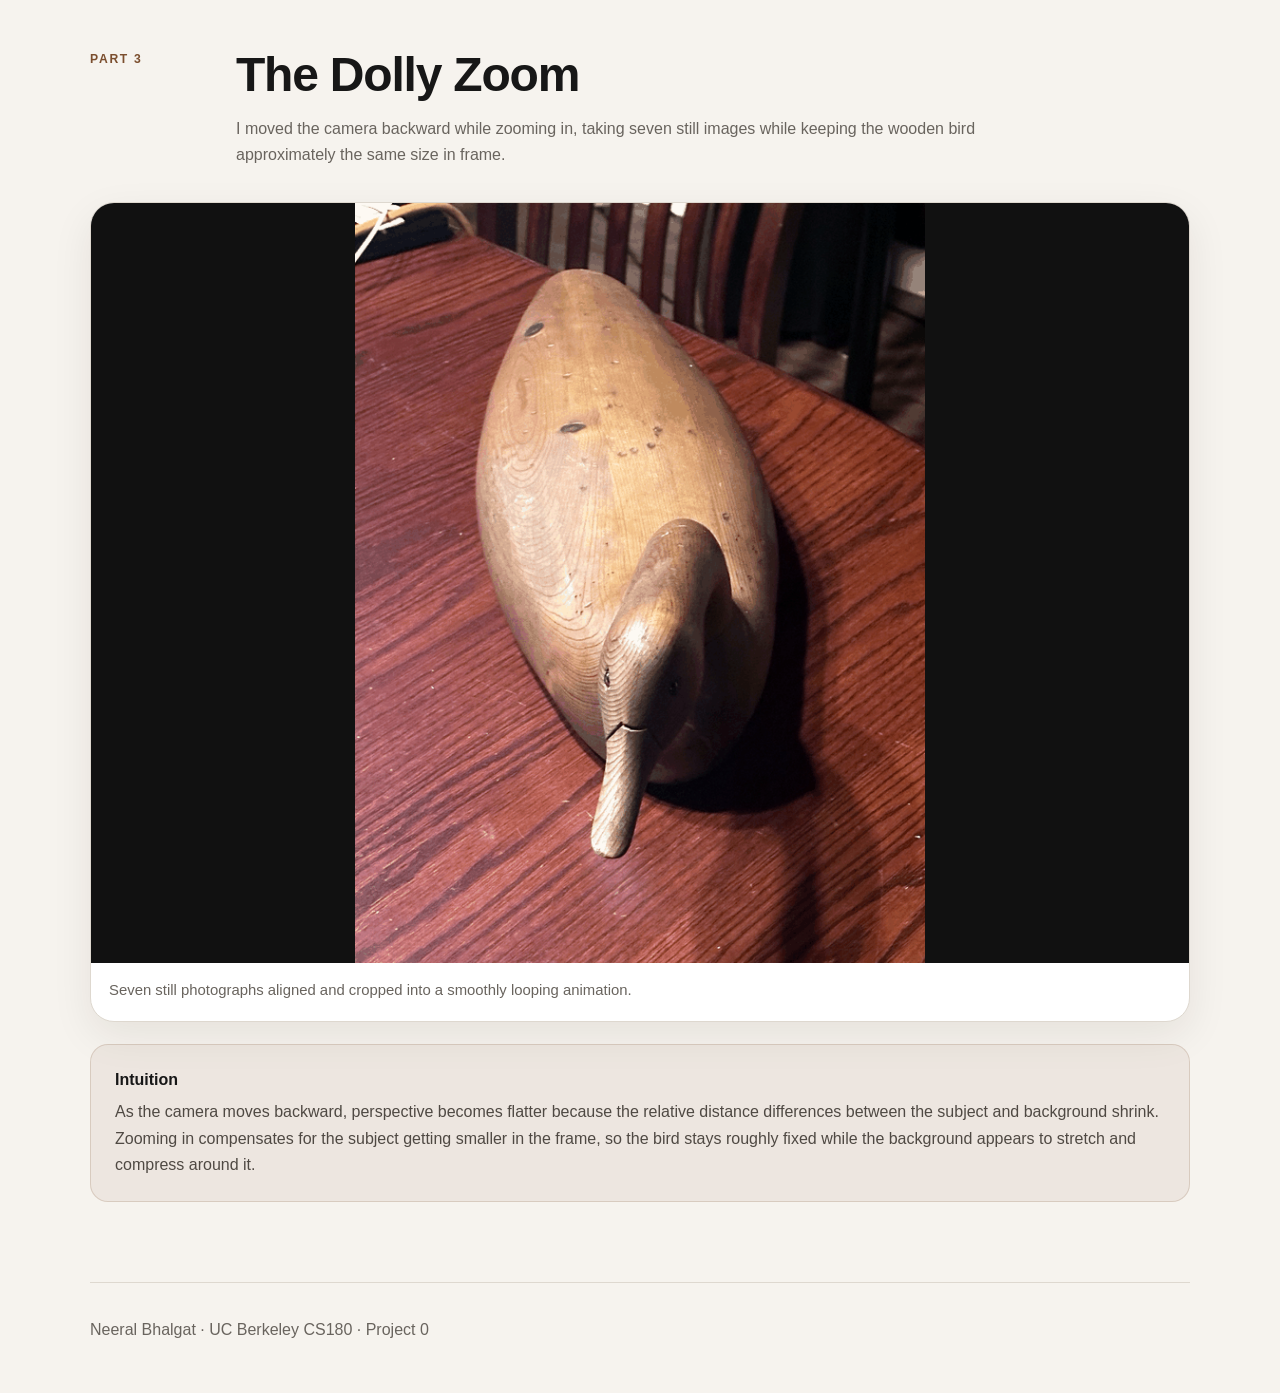
==== commit 5db5e96f: "Revert "Polish Project 0 page responsiveness" This reverts commit dd7570f44173c9fb51244c561e6149e12a" ====
--- a/index.html
+++ b/index.html
@@ -3,18 +3,14 @@
 <head>
   <meta charset="UTF-8">
   <meta name="viewport" content="width=device-width, initial-scale=1.0">
-  <meta name="description" content="Neeral Bhalgat's UC Berkeley CS180 Project 0 page on camera perspective, perspective compression, and the dolly zoom.">
-  <meta property="og:title" content="CS180 Project 0 · Neeral Bhalgat">
-  <meta property="og:description" content="Camera perspective experiments for UC Berkeley CS180: close vs. far portraits, architectural compression, and a dolly zoom.">
-  <meta property="og:type" content="website">
+  <meta name="description" content="Neeral Bhalgat — UC Berkeley CS180 Project 0">
   <title>CS180 Project 0 · Neeral Bhalgat</title>
   <link rel="stylesheet" href="./style.css">
 </head>
 <body>
-  <a class="skip-link" href="#part1">Skip to project content</a>
   <main class="page-shell">
 
-    <nav class="site-nav" aria-label="Project sections">
+    <nav class="site-nav">
       <a class="brand" href="#top">Neeral Bhalgat</a>
       <div class="nav-links">
         <a href="#part1">Part 1</a>
@@ -49,21 +45,16 @@
       <div class="comparison-grid">
         <figure class="comparison-card">
           <img src="./media/part1_close.jpg"
-               alt="Close-up portrait showing stronger facial perspective distortion"
-               width="1152"
-               height="1536">
+               alt="Close-up portrait showing perspective distortion">
           <figcaption>
-            <strong>Close up: distorted selfie</strong>
+            <strong>Close up — distorted selfie</strong>
             <span>Short camera-to-subject distance.</span>
           </figcaption>
         </figure>
 
         <figure class="comparison-card">
           <img src="./media/part1_far_zoomed.jpg"
-               alt="Portrait taken from farther away while zoomed in to reduce distortion"
-               width="1152"
-               height="1536"
-               decoding="async">
+               alt="Portrait taken from farther away while zoomed in">
           <figcaption>
             <strong>Farther away + zoomed in</strong>
             <span>Longer camera-to-subject distance with similar face size.</span>
@@ -99,10 +90,7 @@
       <div class="comparison-grid">
         <figure class="comparison-card">
           <img src="./media/part2_far_zoomed.jpg"
-               alt="Building photographed from farther away while zoomed in, making the facade look compressed"
-               width="1152"
-               height="1536"
-               decoding="async">
+               alt="Building photographed from farther away while zoomed in">
           <figcaption>
             <strong>Farther away + zoomed in</strong>
             <span>The building appears flatter and more compressed in depth.</span>
@@ -111,10 +99,7 @@
 
         <figure class="comparison-card">
           <img src="./media/part2_close_wide.jpg"
-               alt="Building photographed from closer up with a wider field of view, exaggerating perspective depth"
-               width="1152"
-               height="1536"
-               decoding="async">
+               alt="Building photographed from closer up with a wider field of view">
           <figcaption>
             <strong>Closer + wider view</strong>
             <span>Depth and perspective differences become more pronounced.</span>
@@ -148,9 +133,7 @@
 
       <div class="media-card">
         <img src="./media/dolly_zoom.gif"
-             alt="Animated dolly zoom of a wooden bird on a table"
-             width="600"
-             height="800">
+             alt="Animated dolly zoom of a wooden bird on a table">
         <p class="caption">
           Seven still photographs aligned and cropped into a smoothly looping animation.
         </p>
--- a/style.css
+++ b/style.css
@@ -1,354 +1,174 @@
 :root {
-  --bg: #f7f8f6;
-  --surface: #ffffff;
-  --surface-soft: #eef3f1;
-  --ink: #18211f;
-  --muted: #5d6864;
-  --line: #d8dfdc;
-  --accent: #0f766e;
-  --accent-strong: #0b4f4a;
-  --warm: #b45309;
-  --shadow: 0 18px 48px rgba(24, 33, 31, .09);
+  --bg:#f6f3ee;
+  --paper:#ffffff;
+  --ink:#171717;
+  --muted:#69645e;
+  --line:#ded8cf;
+  --accent:#7b4e2e;
+  --shadow:0 14px 40px rgba(32,24,18,.08);
 }
-
-* {
-  box-sizing: border-box;
+* { box-sizing:border-box; }
+html { scroll-behavior:smooth; }
+body {
+  margin:0;
+  background:var(--bg);
+  color:var(--ink);
+  font-family:Inter, ui-sans-serif, -apple-system, BlinkMacSystemFont, "Segoe UI", sans-serif;
+  line-height:1.65;
 }
-
-html {
-  scroll-behavior: smooth;
+img { display:block; max-width:100%; }
+a { color:inherit; }
+.page-shell {
+  width:min(1100px, calc(100% - 36px));
+  margin:0 auto;
 }
-
-body {
-  margin: 0;
-  background:
-    linear-gradient(180deg, rgba(15, 118, 110, .08), rgba(247, 248, 246, 0) 420px),
-    var(--bg);
-  color: var(--ink);
-  font-family: Inter, ui-sans-serif, -apple-system, BlinkMacSystemFont, "Segoe UI", sans-serif;
-  line-height: 1.65;
+.site-nav {
+  min-height:72px;
+  display:flex;
+  align-items:center;
+  justify-content:space-between;
+  border-bottom:1px solid var(--line);
 }
-
-img {
-  display: block;
-  max-width: 100%;
+.brand {
+  font-weight:800;
+  text-decoration:none;
 }
-
-a {
-  color: inherit;
+.nav-links {
+  display:flex;
+  gap:22px;
 }
-
-a:focus-visible {
-  outline: 3px solid rgba(15, 118, 110, .36);
-  outline-offset: 4px;
+.nav-links a {
+  text-decoration:none;
+  color:var(--muted);
 }
-
-.skip-link {
-  position: absolute;
-  left: 16px;
-  top: 16px;
-  z-index: 10;
-  transform: translateY(-160%);
-  background: var(--ink);
-  color: white;
-  padding: 8px 12px;
-  border-radius: 8px;
-  text-decoration: none;
+.nav-links a:hover { color:var(--ink); }
+.hero {
+  padding:96px 0 80px;
+  max-width:850px;
 }
-
-.skip-link:focus {
-  transform: translateY(0);
-}
-
-.page-shell {
-  width: min(980px, calc(100% - 40px));
-  margin: 0 auto;
-}
-
-.site-nav {
-  min-height: 72px;
-  display: flex;
-  align-items: center;
-  justify-content: space-between;
-  gap: 24px;
-  border-bottom: 1px solid var(--line);
-}
-
-.brand {
-  flex: 0 0 auto;
-  font-weight: 800;
-  text-decoration: none;
-}
-
-.nav-links {
-  display: flex;
-  flex-wrap: wrap;
-  justify-content: flex-end;
-  gap: 8px;
-}
-
-.nav-links a {
-  min-height: 36px;
-  display: inline-flex;
-  align-items: center;
-  border: 1px solid transparent;
-  border-radius: 8px;
-  padding: 6px 10px;
-  color: var(--muted);
-  font-size: .95rem;
-  text-decoration: none;
-}
-
-.nav-links a:hover {
-  border-color: var(--line);
-  background: rgba(255, 255, 255, .72);
-  color: var(--ink);
-}
-
-.hero {
-  max-width: 850px;
-  padding: 88px 0 74px;
-}
-
 .eyebrow,
 .section-kicker {
-  margin: 0;
-  color: var(--accent-strong);
-  font-size: .76rem;
-  font-weight: 800;
-  letter-spacing: .08em;
-  text-transform: uppercase;
+  text-transform:uppercase;
+  letter-spacing:.14em;
+  font-size:.76rem;
+  font-weight:800;
+  color:var(--accent);
 }
-
 h1 {
-  margin: 12px 0 0;
-  font-size: 6rem;
-  line-height: .96;
-  letter-spacing: 0;
+  margin:.15em 0 0;
+  font-size:clamp(3.4rem, 9vw, 7rem);
+  line-height:.95;
+  letter-spacing:-.05em;
 }
-
 .subtitle {
-  margin: 18px 0 0;
-  font-size: 1.75rem;
-  font-weight: 700;
+  margin:18px 0 0;
+  font-size:clamp(1.3rem, 3vw, 2rem);
+  font-weight:650;
 }
-
 .lede {
-  max-width: 720px;
-  margin: 18px 0 0;
-  color: var(--muted);
-  font-size: 1.08rem;
+  color:var(--muted);
+  font-size:1.08rem;
+  max-width:700px;
 }
-
 .section {
-  padding: 74px 0;
-  border-top: 1px solid var(--line);
+  padding:80px 0;
+  border-top:1px solid var(--line);
 }
-
 .section-header {
-  display: grid;
-  grid-template-columns: 116px minmax(0, 1fr);
-  gap: 28px;
-  margin-bottom: 30px;
+  display:grid;
+  grid-template-columns:120px 1fr;
+  gap:26px;
+  margin-bottom:34px;
 }
-
 .section-header h2 {
-  max-width: 820px;
-  margin: 0;
-  font-size: 2.55rem;
-  line-height: 1.12;
-  letter-spacing: 0;
+  margin:0;
+  font-size:clamp(1.8rem, 4vw, 3rem);
+  line-height:1.1;
+  letter-spacing:-.025em;
 }
-
 .section-header p {
-  max-width: 780px;
-  margin: 14px 0 0;
-  color: var(--muted);
+  margin:14px 0 0;
+  max-width:760px;
+  color:var(--muted);
 }
-
 .comparison-grid {
-  display: grid;
-  grid-template-columns: repeat(2, minmax(0, 1fr));
-  gap: 22px;
-  align-items: start;
+  display:grid;
+  grid-template-columns:repeat(2,minmax(0,1fr));
+  gap:22px;
 }
-
-.comparison-card,
+.comparison-card {
+  margin:0;
+  background:var(--paper);
+  border:1px solid var(--line);
+  border-radius:22px;
+  overflow:hidden;
+  box-shadow:var(--shadow);
+}
+.comparison-card img {
+  width:100%;
+  aspect-ratio:3/4;
+  object-fit:cover;
+}
+.comparison-card figcaption {
+  padding:16px 18px 18px;
+  display:grid;
+  gap:4px;
+}
+.comparison-card figcaption span {
+  color:var(--muted);
+  font-size:.93rem;
+}
 .media-card {
-  margin: 0;
-  overflow: hidden;
-  border: 1px solid var(--line);
-  border-radius: 8px;
-  background: var(--surface);
-  box-shadow: var(--shadow);
+  background:var(--paper);
+  border:1px solid var(--line);
+  border-radius:24px;
+  overflow:hidden;
+  box-shadow:var(--shadow);
 }
-
-.comparison-card img {
-  width: 100%;
-  aspect-ratio: 3 / 4;
-  background: #101514;
-  object-fit: cover;
+.media-card img {
+  width:100%;
+  max-height:760px;
+  object-fit:contain;
+  background:#111;
 }
-
-.comparison-card figcaption {
-  min-height: 92px;
-  display: grid;
-  align-content: start;
-  gap: 4px;
-  padding: 16px 18px 18px;
+.caption {
+  margin:0;
+  padding:15px 18px 18px;
+  color:var(--muted);
+  font-size:.93rem;
 }
-
-.comparison-card strong {
-  line-height: 1.3;
+.intuition {
+  margin-top:22px;
+  padding:22px 24px;
+  background:rgba(123,78,46,.07);
+  border:1px solid rgba(123,78,46,.18);
+  border-radius:18px;
 }
-
-.comparison-card figcaption span,
-.caption {
-  color: var(--muted);
-  font-size: .94rem;
-  line-height: 1.5;
+.intuition h3 {
+  margin:0 0 6px;
+  font-size:1rem;
 }
-
-.media-card {
-  max-width: 640px;
+.intuition p {
+  margin:0;
+  color:#4f4943;
 }
-
-.media-card img {
-  width: 100%;
-  max-height: 760px;
-  background: #101514;
-  object-fit: contain;
+.placeholder {
+  padding:50px 24px;
+  border:1px dashed #aaa298;
+  border-radius:18px;
+  color:var(--muted);
+  text-align:center;
+  background:rgba(255,255,255,.45);
 }
-
-.caption {
-  margin: 0;
-  padding: 15px 18px 18px;
+footer {
+  padding:34px 0 50px;
+  color:var(--muted);
+  border-top:1px solid var(--line);
 }
-
-.intuition {
-  max-width: 980px;
-  margin-top: 22px;
-  padding: 22px 24px;
-  border: 1px solid rgba(15, 118, 110, .22);
-  border-left: 5px solid var(--accent);
-  border-radius: 8px;
-  background: var(--surface-soft);
+@media (max-width:700px) {
+  .nav-links { display:none; }
+  .hero { padding:70px 0 55px; }
+  .section { padding:58px 0; }
+  .section-header { grid-template-columns:1fr; gap:8px; }
+  .comparison-grid { grid-template-columns:1fr; }
 }
-
-.intuition h3 {
-  margin: 0 0 6px;
-  color: var(--accent-strong);
-  font-size: 1rem;
-}
-
-.intuition p {
-  margin: 0;
-  color: #3f4a46;
-}
-
-footer {
-  padding: 34px 0 50px;
-  border-top: 1px solid var(--line);
-  color: var(--muted);
-}
-
-@media (max-width: 860px) {
-  .page-shell {
-    width: min(100% - 28px, 680px);
-  }
-
-  .site-nav {
-    min-height: 86px;
-    align-items: flex-start;
-    flex-direction: column;
-    justify-content: center;
-    gap: 8px;
-    padding: 14px 0;
-  }
-
-  .nav-links {
-    justify-content: flex-start;
-  }
-
-  .hero {
-    padding: 62px 0 54px;
-  }
-
-  h1 {
-    font-size: 4.5rem;
-  }
-
-  .subtitle {
-    font-size: 1.45rem;
-  }
-
-  .section {
-    padding: 56px 0;
-  }
-
-  .section-header {
-    grid-template-columns: 1fr;
-    gap: 8px;
-  }
-
-  .section-header h2 {
-    font-size: 2.05rem;
-  }
-
-  .comparison-grid {
-    grid-template-columns: 1fr;
-  }
-
-  .comparison-card {
-    max-width: 560px;
-  }
-}
-
-@media (max-width: 520px) {
-  .page-shell {
-    width: min(100% - 24px, 420px);
-  }
-
-  body {
-    line-height: 1.58;
-  }
-
-  .nav-links {
-    width: 100%;
-  }
-
-  .nav-links a {
-    flex: 1 1 auto;
-    justify-content: center;
-    padding-inline: 8px;
-  }
-
-  .hero {
-    padding: 50px 0 46px;
-  }
-
-  h1 {
-    font-size: 3.25rem;
-  }
-
-  .subtitle {
-    font-size: 1.25rem;
-  }
-
-  .lede {
-    font-size: 1rem;
-  }
-
-  .section-header h2 {
-    font-size: 1.72rem;
-  }
-
-  .comparison-card figcaption,
-  .caption {
-    padding: 14px 15px 16px;
-  }
-
-  .intuition {
-    padding: 18px;
-  }
-}
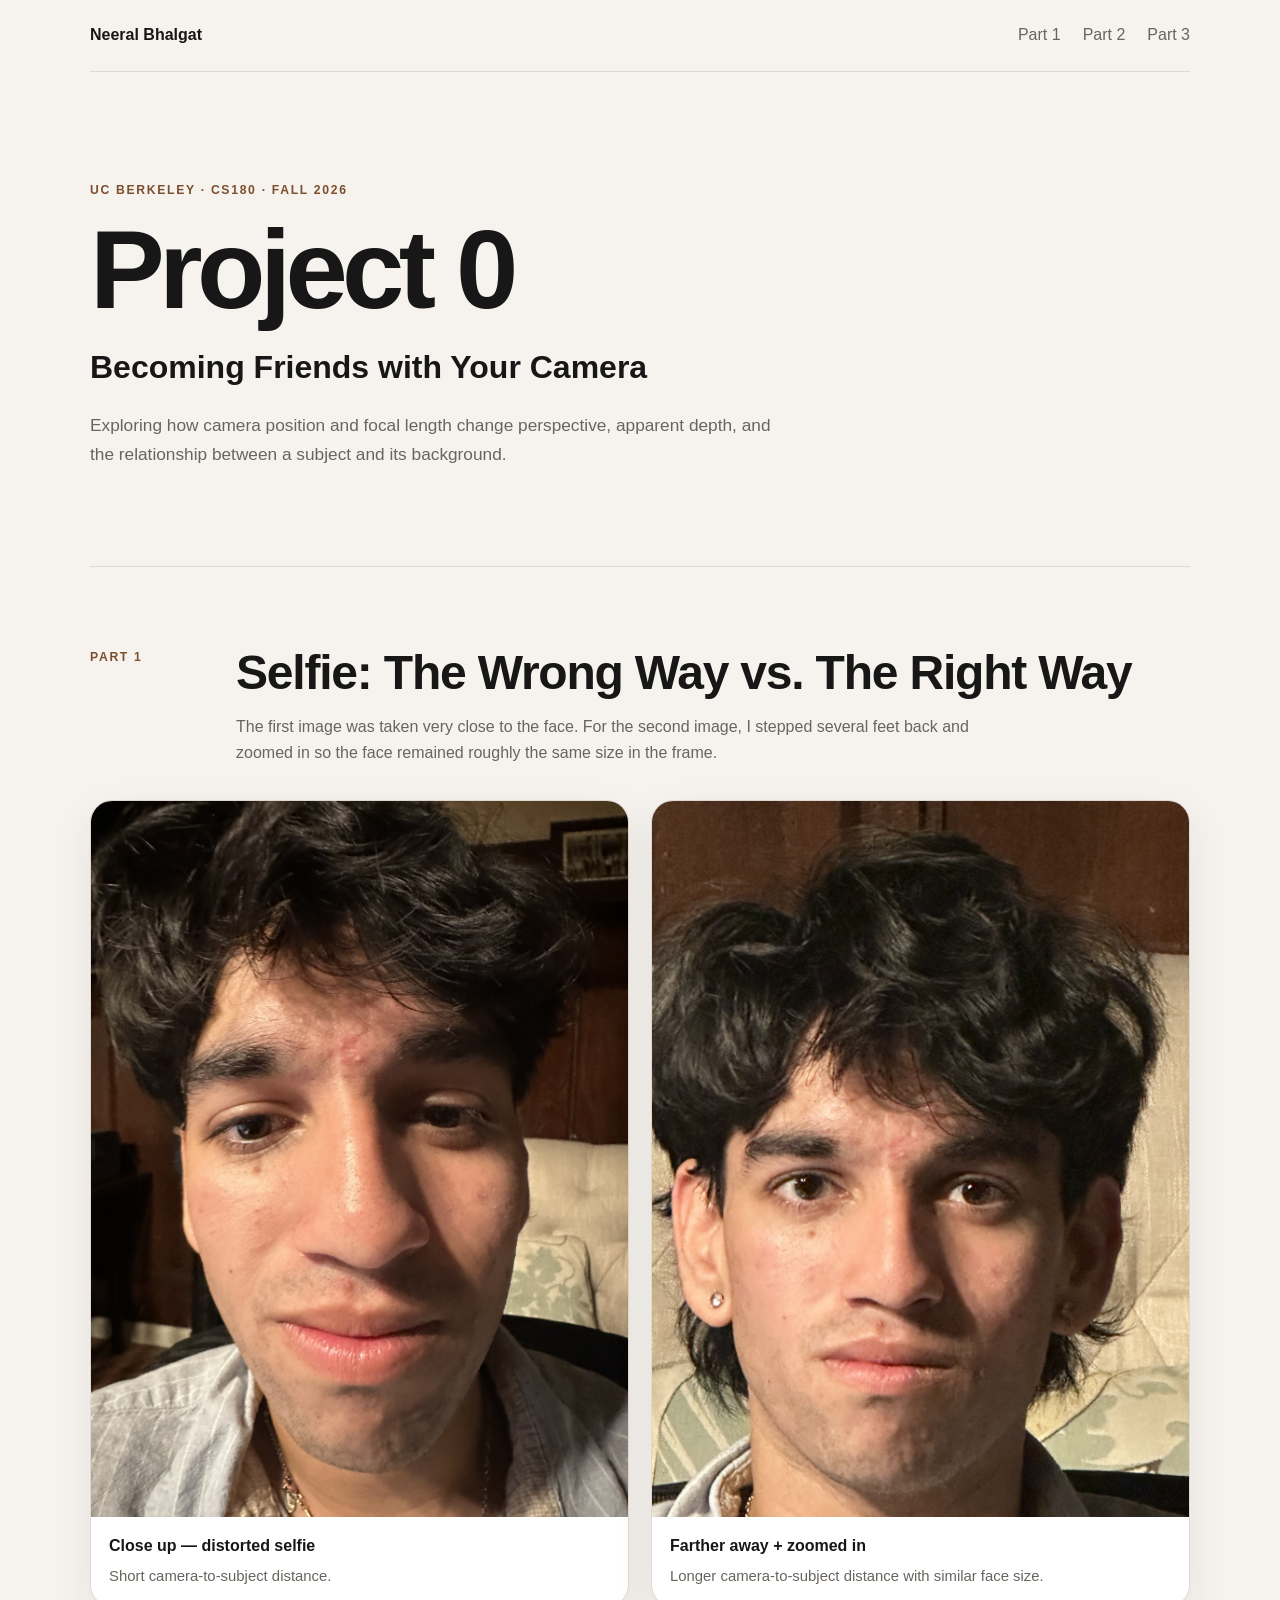
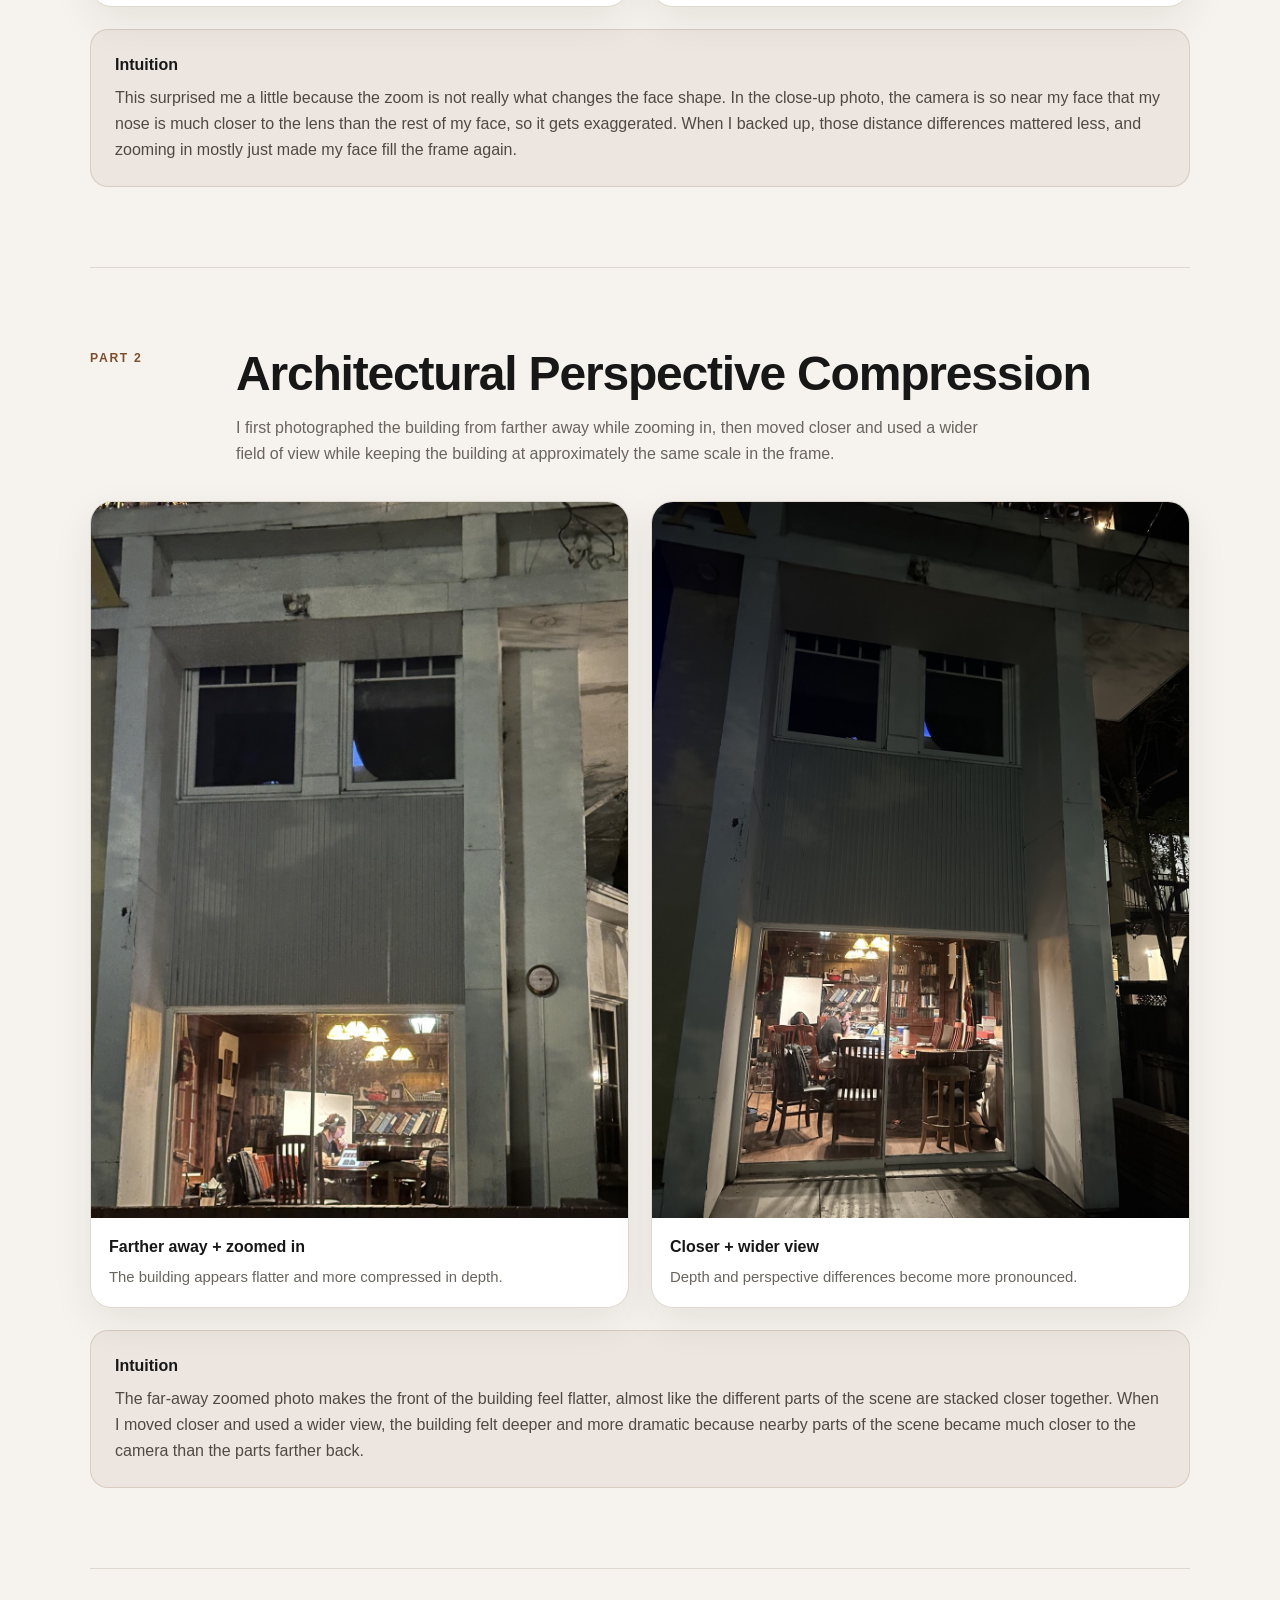
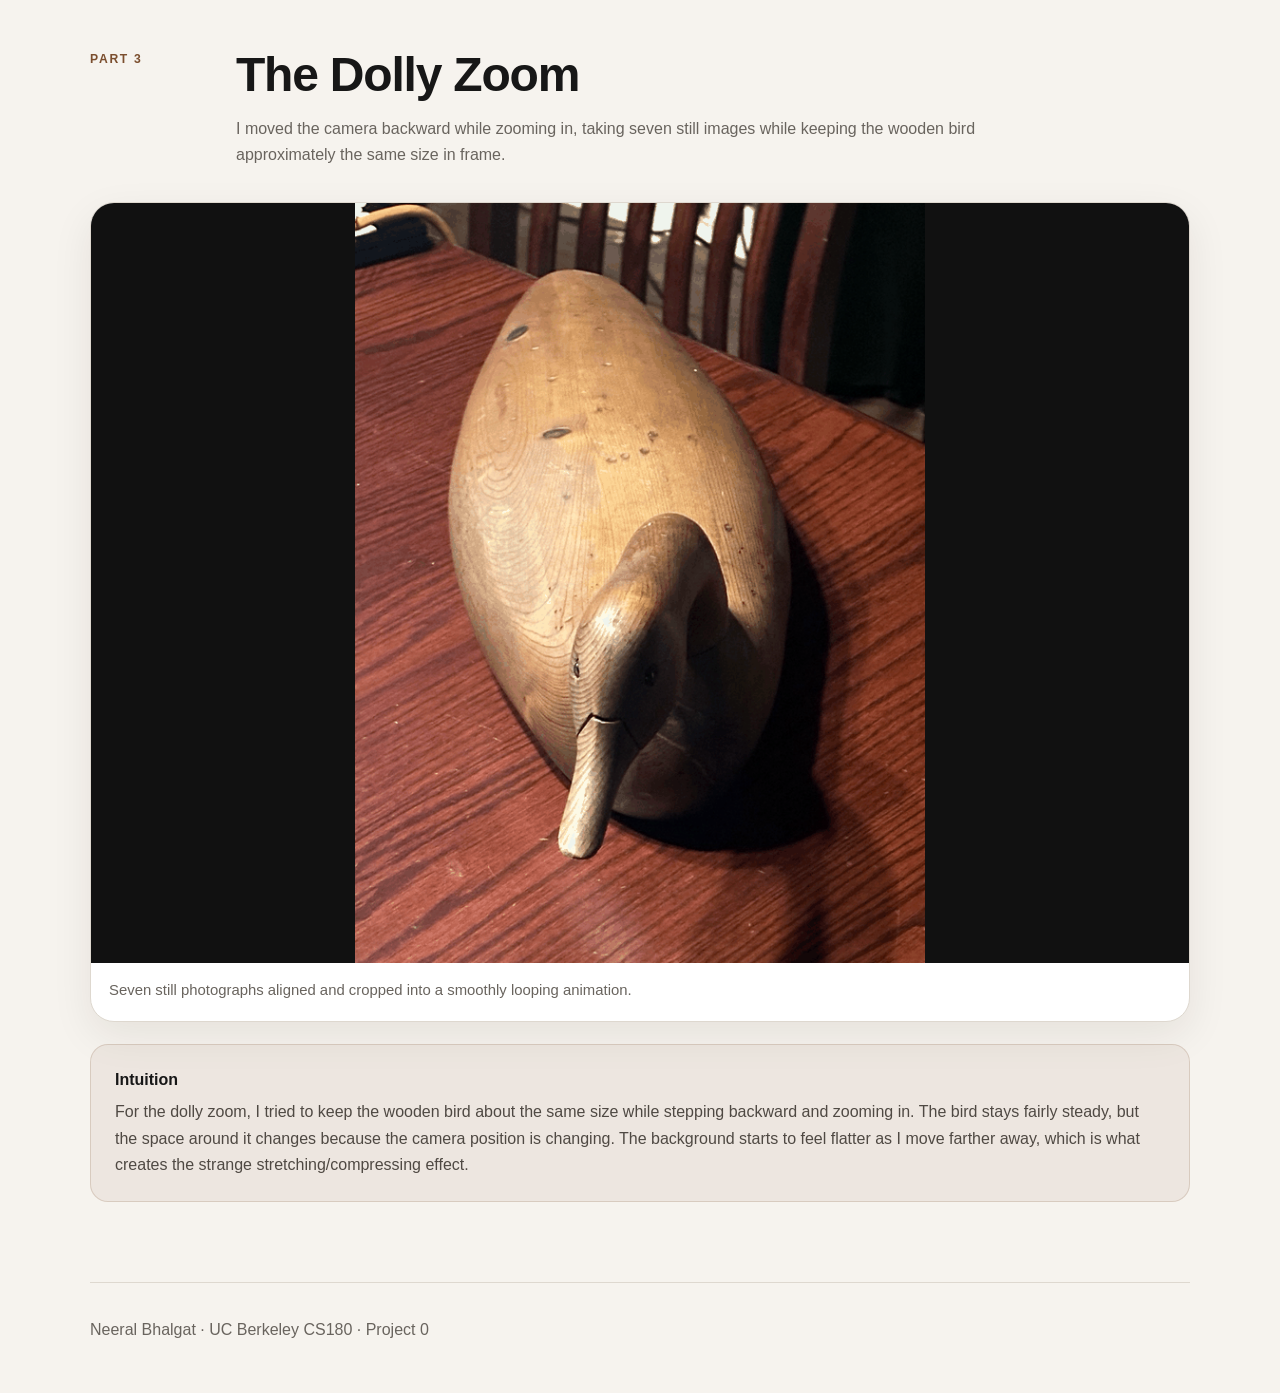
==== commit af71a5a7: "Humanize Project 0 intuition explanations" ====
--- a/index.html
+++ b/index.html
@@ -65,11 +65,11 @@
       <div class="intuition">
         <h3>Intuition</h3>
         <p>
-          Perspective is controlled primarily by camera position, not by zoom itself.
-          When the camera is very close, the nose is much closer to the lens than the
-          ears and sides of the face, so those depth differences become exaggerated.
-          Moving farther away reduces the relative depth differences, and zooming in
-          simply restores the face to a similar size in the image.
+          This surprised me a little because the zoom is not really what changes the
+          face shape. In the close-up photo, the camera is so near my face that my
+          nose is much closer to the lens than the rest of my face, so it gets
+          exaggerated. When I backed up, those distance differences mattered less,
+          and zooming in mostly just made my face fill the frame again.
         </p>
       </div>
     </section>
@@ -110,11 +110,11 @@
       <div class="intuition">
         <h3>Intuition</h3>
         <p>
-          The apparent perspective changes because the camera position changes.
-          From farther away, differences in distance between nearby and distant
-          parts of the scene are small relative to the overall camera distance,
-          so the scene looks flatter and more compressed. Moving closer increases
-          those relative distance differences, which makes depth appear stronger.
+          The far-away zoomed photo makes the front of the building feel flatter,
+          almost like the different parts of the scene are stacked closer together.
+          When I moved closer and used a wider view, the building felt deeper and
+          more dramatic because nearby parts of the scene became much closer to the
+          camera than the parts farther back.
         </p>
       </div>
     </section>
@@ -142,10 +142,11 @@
       <div class="intuition">
         <h3>Intuition</h3>
         <p>
-          As the camera moves backward, perspective becomes flatter because the relative
-          distance differences between the subject and background shrink. Zooming in
-          compensates for the subject getting smaller in the frame, so the bird stays
-          roughly fixed while the background appears to stretch and compress around it.
+          For the dolly zoom, I tried to keep the wooden bird about the same size
+          while stepping backward and zooming in. The bird stays fairly steady, but
+          the space around it changes because the camera position is changing. The
+          background starts to feel flatter as I move farther away, which is what
+          creates the strange stretching/compressing effect.
         </p>
       </div>
     </section>
